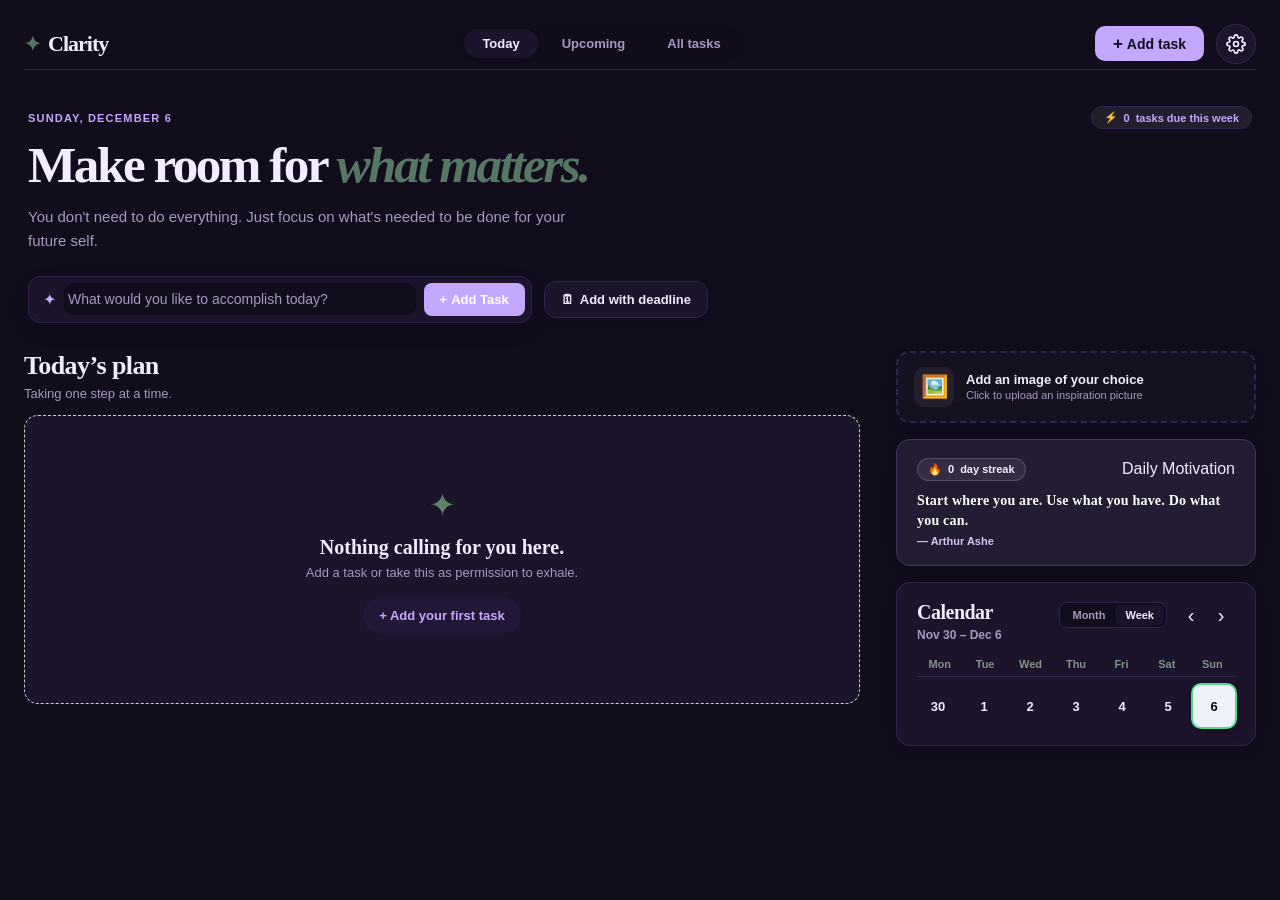
==== index.html @ 932683d1 "Initial release: Clarity - Personalized Gentle Task Planner" ====
<!doctype html>
<html lang="en">
  <head>
    <meta charset="UTF-8" />
    <meta name="viewport" content="width=device-width, initial-scale=1.0" />
    <meta name="theme-color" content="#0d1018" />
    <title>Clarity — Gentle Task Planner</title>
    <link rel="stylesheet" href="styles.css" />
  </head>
  <body>
    <main class="app-shell">
      <header class="topbar">
        <a class="brand" href="#" aria-label="Clarity home"><span class="brand-mark">✦</span> Clarity</a>
        <nav class="view-tabs" aria-label="Planner views">
          <button class="view-tab active" data-view="today">Today</button>
          <button class="view-tab" data-view="upcoming">Upcoming</button>
          <button class="view-tab" data-view="all">All tasks</button>
        </nav>
        <div class="header-actions">
          <button class="add-button" id="openTaskModal"><span>+</span> Add task</button>
          <button class="icon-button settings-btn" id="themeButton" aria-label="Themes and inspiration" title="Themes & inspiration">
            <svg width="20" height="20" viewBox="0 0 24 24" fill="none" stroke="currentColor" stroke-width="2" stroke-linecap="round" stroke-linejoin="round">
              <circle cx="12" cy="12" r="3"></circle>
              <path d="M19.4 15a1.65 1.65 0 0 0 .33 1.82l.06.06a2 2 0 0 1 0 2.83 2 2 0 0 1-2.83 0l-.06-.06a1.65 1.65 0 0 0-1.82-.33 1.65 1.65 0 0 0-1 1.51V21a2 2 0 0 1-2 2 2 2 0 0 1-2-2v-.09A1.65 1.65 0 0 0 9 19.4a1.65 1.65 0 0 0-1.82.33l-.06.06a2 2 0 0 1-2.83 0 2 2 0 0 1 0-2.83l.06-.06a1.65 1.65 0 0 0 .33-1.82 1.65 1.65 0 0 0-1.51-1H3a2 2 0 0 1-2-2 2 2 0 0 1 2-2h.09A1.65 1.65 0 0 0 4.6 9a1.65 1.65 0 0 0-.33-1.82l-.06-.06a2 2 0 0 1 0-2.83 2 2 0 0 1 2.83 0l.06.06a1.65 1.65 0 0 0 1.82.33H9a1.65 1.65 0 0 0 1-1.51V3a2 2 0 0 1 2-2 2 2 0 0 1 2 2v.09a1.65 1.65 0 0 0 1 1.51 1.65 1.65 0 0 0 1.82-.33l.06-.06a2 2 0 0 1 2.83 0 2 2 0 0 1 0 2.83l-.06.06a1.65 1.65 0 0 0-.33 1.82V9a1.65 1.65 0 0 0 1.51 1H21a2 2 0 0 1 2 2 2 2 0 0 1-2 2h-.09a1.65 1.65 0 0 0-1.51 1z"></path>
            </svg>
          </button>
        </div>
      </header>

      <section class="hero" aria-labelledby="page-title">
        <div class="hero-main">
          <div class="hero-header-line">
            <p class="eyebrow" id="dateLabel"></p>
            <span class="week-stat-pill" id="heroWeekPill" title="Tasks due this week">
              ⚡ <span id="weekCount">0</span> tasks due this week
            </span>
          </div>
          <h1 id="page-title">Make room for <em>what matters.</em></h1>
          <p class="hero-copy" id="greetingCopy">You don't need to do everything. Just focus on what's needed to be done for your future self.</p>
          
          <!-- Prominent Main Action Bar in Center of Screen -->
          <div class="hero-action-bar">
            <form id="heroQuickAdd" class="hero-quick-form">
              <span class="quick-icon">✦</span>
              <input id="heroTaskInput" placeholder="What would you like to accomplish today?" autocomplete="off" aria-label="Add task title" required />
              <button type="submit" class="hero-quick-btn"><span>+</span> Add Task</button>
            </form>
            <button class="hero-modal-btn" id="heroOpenModal" type="button" title="Add task with date & reminder">
              <span>🗓</span> Add with deadline
            </button>
          </div>
        </div>
      </section>

      <section class="dashboard">
        <section class="tasks-panel" aria-label="Your tasks">
          <div class="section-heading">
            <div>
              <h2 id="taskHeading">Today’s plan</h2>
              <p id="taskSubheading">Taking one step at a time.</p>
            </div>
            <div class="panel-heading-actions">
              <button class="text-button" id="clearCompleted">Clear completed</button>
              <button class="text-button danger-text" id="clearAllPlanner">Clear all</button>
            </div>
          </div>
          <div class="progress-row" id="progressRow">
            <div class="progress-track"><span id="progressBar"></span></div>
            <span id="progressLabel">0 of 0 complete</span>
          </div>
          <div id="taskList" class="task-list" aria-live="polite"></div>
          <div id="emptyState" class="empty-state hidden">
            <div class="empty-illustration">✦</div>
            <h3>Nothing calling for you here.</h3>
            <p>Add a task or take this as permission to exhale.</p>
            <button class="soft-button" id="emptyAdd">+ Add your first task</button>
          </div>
        </section>

        <aside class="side-panel">
          <!-- 1. Dedicated Image Display Box (Top) -->
          <section class="image-box-card" id="imageBoxCard">
            <div class="empty-image-prompt" id="emptyImagePrompt">
              <div class="dropzone-icon">🖼️</div>
              <div class="dropzone-text">
                <strong>Add an image of your choice</strong>
                <span>Click to upload an inspiration picture</span>
              </div>
            </div>
            <div class="active-image-view hidden" id="activeImageView">
              <img id="sideImageDisplay" class="side-image-display" alt="Inspiration image" />
              <div class="image-card-actions">
                <button type="button" class="mini-card-btn" id="sideCardImageChange">Change</button>
                <button type="button" class="mini-card-btn danger" id="sideCardImageRemove">Remove</button>
              </div>
            </div>
            <input type="file" id="sideCardImageInput" accept="image/*" style="display: none;" />
          </section>

          <!-- 2. Quote & Motivation Card (Second) -->
          <section class="quote-card" id="inspirationCard">
            <div class="quote-content">
              <div class="quote-header-row">
                <span class="streak-pill" id="streakPill" title="Daily completion streak">
                  🔥 <span id="streakCount">0</span> day streak
                </span>
                <span class="inspiration-tag">Daily Motivation</span>
              </div>
              <p id="quoteText">Almost everything will work again if you unplug it for a few minutes — including you.</p>
              <span class="quote-author" id="quoteAuthor">— Anne Lamott</span>
            </div>
          </section>

          <!-- 3. Enhanced Calendar Card (Third) -->
          <section class="calendar-card" aria-labelledby="calendarTitle">
            <div class="calendar-header">
              <div>
                <h2 id="calendarTitle">Calendar</h2>
                <p class="calendar-month" id="calendarMonth"></p>
              </div>
              <div class="calendar-controls">
                <div class="view-toggle">
                  <button class="cal-tab active" id="calViewMonth">Month</button>
                  <button class="cal-tab" id="calViewWeek">Week</button>
                </div>
                <div class="nav-buttons">
                  <button class="mini-button" id="prevMonth" aria-label="Previous">‹</button>
                  <button class="mini-button" id="nextMonth" aria-label="Next">›</button>
                </div>
              </div>
            </div>
            <div class="weekdays" aria-hidden="true">
              <span>Mon</span><span>Tue</span><span>Wed</span><span>Thu</span><span>Fri</span><span>Sat</span><span>Sun</span>
            </div>
            <div class="calendar-grid" id="calendarGrid"></div>
          </section>
        </aside>
      </section>
    </main>

    <dialog class="settings-dialog" id="settingsDialog" aria-labelledby="settingsTitle">
      <form id="settingsForm">
        <div class="dialog-header">
          <div>
            <p class="eyebrow">Make it yours</p>
            <h2 id="settingsTitle">Themes & inspiration</h2>
          </div>
          <button class="icon-button close-button" type="button" id="closeSettings" aria-label="Close">×</button>
        </div>
        <p class="settings-note">Choose a refined palette for your workspace.</p>
        <div class="theme-choices" role="radiogroup" aria-label="Theme options">
          <div class="theme-section-title">Dark Themes</div>
          <button class="theme-choice midnight" data-theme="midnight" type="button"><span></span><b>Midnight</b><small>Deep violet & silver</small></button>
          <button class="theme-choice emerald" data-theme="emerald" type="button"><span></span><b>Emerald</b><small>Forest & emerald</small></button>
          <button class="theme-choice cherry" data-theme="cherry" type="button"><span></span><b>Cherry Red</b><small>Crimson & rose</small></button>
          <button class="theme-choice ocean" data-theme="ocean" type="button"><span></span><b>Ocean</b><small>Navy & cobalt</small></button>
          
          <div class="theme-section-title">Light Themes</div>
          <button class="theme-choice autumn" data-theme="autumn" type="button"><span></span><b>Autumn Brown</b><small>Terracotta & amber</small></button>
          <button class="theme-choice rose" data-theme="rose" type="button"><span></span><b>Rose Pink</b><small>Blush & quartz</small></button>
          <button class="theme-choice sage" data-theme="sage" type="button"><span></span><b>Sage Mint</b><small>Fresh mint & pine</small></button>
          <button class="theme-choice linen" data-theme="linen" type="button"><span></span><b>Cream Linen</b><small>Warm sand & espresso</small></button>
        </div>
        <div class="settings-divider"></div>
        <label class="field-label" for="inspirationText">Your personal reminder</label>
        <textarea id="inspirationText" maxlength="360" placeholder="A kind note, a goal, a line that brings you back…"></textarea>
        <label class="field-label" for="inspirationUpload">Your inspiration image <span>(optional, max 4 MB)</span></label>
        <input id="inspirationUpload" type="file" accept="image/*" />
        <div class="image-preview hidden" id="imagePreview"><img id="previewImage" alt="Selected inspiration preview" /><button type="button" id="removeImage">Remove image</button></div>
        <p class="upload-message" id="uploadMessage" role="status"></p>
        <div class="dialog-footer"><button class="text-button" type="button" id="cancelSettings">Cancel</button><button class="add-button" type="submit">Save preferences <span>→</span></button></div>
      </form>
    </dialog>

    <dialog class="task-dialog" id="taskDialog" aria-labelledby="dialogTitle">
      <form id="taskForm">
        <div class="dialog-header"><div><p class="eyebrow">A small promise</p><h2 id="dialogTitle">Add a task</h2></div><button class="icon-button close-button" type="button" id="closeTaskModal" aria-label="Close">×</button></div>
        <label class="field-label" for="taskTitle">What would you like to remember?</label>
        <input id="taskTitle" name="title" autocomplete="off" placeholder="e.g. Send the project draft" required maxlength="120" />
        <div class="form-grid">
          <div><label class="field-label" for="taskDate">When is it due?</label><input id="taskDate" name="date" type="date" /></div>
          <div><label class="field-label" for="taskTime">At what time?</label><input id="taskTime" name="time" type="time" /></div>
        </div>
        <div class="form-grid">
          <div><label class="field-label" for="taskPriority">Energy it needs</label><select id="taskPriority" name="priority"><option value="low">Light</option><option value="medium" selected>Steady</option><option value="high">Deep focus</option></select></div>
          <div><label class="field-label" for="taskRepeat">Show it again</label><select id="taskRepeat" name="repeat"><option value="none">Just once</option><option value="daily">Every day</option><option value="weekly">Every week</option><option value="monthly">Every month</option></select></div>
        </div>
        <label class="focus-choice"><input id="taskFocus" name="focus" type="checkbox" /><span class="custom-check">✓</span><span>Make this my focus</span></label>
        <div class="dialog-footer"><button class="text-button" type="button" id="cancelTask">Cancel</button><button class="add-button" type="submit">Save task <span>→</span></button></div>
      </form>
    </dialog>

    <template id="taskTemplate">
      <article class="task-item">
        <button class="check-button" aria-label="Mark task complete"><span>✓</span></button>
        <div class="task-main">
          <div class="task-title-line">
            <h3 class="task-title"></h3>
            <span class="focus-pill hidden">Focus</span>
            <span class="priority-pill"></span>
          </div>
          <p class="task-meta"></p>
        </div>
        <div class="task-actions">
          <button class="star-button" aria-label="Make focus" title="Toggle focus anchor">☆</button>
          <button class="more-button" aria-label="Delete task" title="Delete task">×</button>
        </div>
      </article>
    </template>

    <script src="app.js"></script>
  </body>
</html>
---- styles.css ----
:root {
  --paper: #f7f6f2;
  --ink: #1e2723;
  --muted: #707872;
  --border: #dedfd8;
  --sage: #dce8dd;
  --sage-dark: #315345;
  --peach: #f6dfcf;
  --lavender: #e8e1f1;
  --card: #fffefa;
  --shadow: 0 18px 55px rgba(38,49,40,.08);
  --accent-gold: #f4b41a;
}
* { box-sizing: border-box; }
body { margin: 0; background: var(--paper); color: var(--ink); font-family: Inter, Segoe UI, Arial, sans-serif; min-width: 320px; }
button, input, select, textarea { font: inherit; }
button { cursor: pointer; }
.hidden { display: none !important; }

.app-shell { width: min(1400px, calc(100% - 48px)); margin: 0 auto; padding: 18px 0 40px; }
.topbar { height: 52px; display: flex; align-items: center; justify-content: space-between; border-bottom: 1px solid var(--border); }
.brand { color: var(--ink); text-decoration: none; font-family: Georgia, serif; font-weight: 700; font-size: 22px; letter-spacing: -1px; display: flex; gap: 8px; align-items: center; }
.brand-mark { color: #517762; font-family: sans-serif; font-size: 20px; }

.view-tabs { display: flex; gap: 6px; background: #ecece6; padding: 4px; border-radius: 999px; }
.view-tab { border: 0; color: var(--muted); background: transparent; border-radius: 999px; padding: 7px 18px; font-size: 13px; font-weight: 600; transition: all .15s ease; }
.view-tab.active { background: var(--card); color: var(--ink); box-shadow: 0 1px 4px #00000018; }

.header-actions { display: flex; align-items: center; gap: 12px; }
.icon-button, .mini-button { background: transparent; border: 0; color: var(--ink); display: inline-flex; align-items: center; justify-content: center; }
.settings-btn { font-size: 20px; width: 40px; height: 40px; border-radius: 50%; border: 1.5px solid var(--border); background: var(--card); color: var(--ink); transition: all .2s ease; cursor: pointer; }
.settings-btn:hover { background: var(--paper); border-color: var(--sage-dark); color: var(--sage-dark); transform: rotate(45deg); box-shadow: 0 2px 10px rgba(0,0,0,0.1); }

.add-button { border: 0; background: var(--ink); color: #fff; font-weight: 600; font-size: 14px; padding: 9px 18px; border-radius: 10px; box-shadow: 0 4px 14px #1e272322; transition: all .18s ease; display: inline-flex; align-items: center; gap: 4px; }
.add-button span { font-size: 17px; line-height: 1; }
.add-button:hover { transform: translateY(-1px); background: #314239; box-shadow: 0 6px 18px #1e272333; }

/* Hero Section — Spacious & Elegant */
.hero { display: flex; justify-content: space-between; align-items: flex-end; gap: 32px; padding: 36px 4px 28px; }
.hero-main { flex: 1; min-width: 0; }
.hero-header-line { display: flex; align-items: center; justify-content: space-between; gap: 12px; margin-bottom: 8px; }
.eyebrow { margin: 0; color: var(--sage-dark); font-size: 11px; font-weight: 700; letter-spacing: 1.2px; text-transform: uppercase; }
.week-stat-pill { display: inline-flex; align-items: center; gap: 6px; background: rgba(255, 255, 255, 0.07); color: var(--sage-dark); font-size: 11px; font-weight: 700; padding: 4px 12px; border-radius: 999px; border: 1px solid var(--border); }
.hero h1 { margin: 0; font-family: Fraunces, Georgia, serif; font-size: clamp(38px, 4vw, 56px); line-height: 1.1; letter-spacing: -2.5px; font-weight: 700; }
.hero h1 em { font-weight: 600; color: #577765; }
.hero-copy { max-width: 560px; margin: 12px 0 0; color: var(--muted); font-size: 15px; line-height: 1.55; }

/* Prominent Center Add Task Bar */
.hero-action-bar { display: flex; flex-wrap: wrap; gap: 12px; align-items: center; margin-top: 24px; max-width: 680px; }
.hero-quick-form { flex: 1; min-width: 280px; display: flex; align-items: center; gap: 8px; background: var(--card); border: 1.5px solid var(--border); border-radius: 12px; padding: 6px 6px 6px 14px; box-shadow: 0 8px 24px rgba(0,0,0,0.06); transition: border-color .18s; }
.hero-quick-form:focus-within { border-color: #6d8e78; box-shadow: 0 8px 28px rgba(0,0,0,0.1); }
.quick-icon { color: var(--sage-dark); font-size: 16px; }
.hero-quick-form input { flex: 1; border: 0; background: transparent; padding: 8px 4px; outline: none; font-size: 14px; color: var(--ink); }
.hero-quick-form input::placeholder { color: var(--muted); }
.hero-quick-btn { border: 0; background: var(--sage-dark); color: #fff; font-weight: 600; font-size: 13px; padding: 9px 16px; border-radius: 8px; transition: background .15s; display: inline-flex; align-items: center; gap: 4px; white-space: nowrap; }
.hero-quick-btn:hover { background: #244135; }
.hero-modal-btn { border: 1px solid var(--border); background: var(--card); color: var(--ink); font-weight: 600; font-size: 13px; padding: 10px 16px; border-radius: 12px; transition: all .15s; display: inline-flex; align-items: center; gap: 6px; box-shadow: 0 4px 12px rgba(0,0,0,0.04); }
.hero-modal-btn:hover { border-color: var(--sage-dark); background: var(--paper); transform: translateY(-1px); }

/* Dashboard Grid Layout */
.dashboard { display: grid; grid-template-columns: minmax(0, 1fr) 360px; gap: 36px; }
.tasks-panel { min-height: 420px; }
.section-heading { display: flex; justify-content: space-between; align-items: flex-end; margin-bottom: 14px; }
.section-heading h2 { margin: 0; font-family: Fraunces, serif; font-size: 26px; letter-spacing: -.6px; }
.section-heading p { color: var(--muted); margin: 5px 0 0; font-size: 13px; }
.panel-heading-actions { display: flex; gap: 8px; align-items: center; }
.text-button { background: transparent; border: 0; color: #61766a; font-size: 12px; padding: 5px 8px; border-radius: 6px; font-weight: 600; transition: all .15s; }
.text-button:hover { color: var(--ink); background: rgba(0,0,0,0.04); }
.danger-text { color: #ff6b6b !important; font-weight: 700; }
.danger-text:hover { background: rgba(255, 107, 107, 0.15) !important; color: #ff5252 !important; }

.progress-row { display: flex; align-items: center; gap: 13px; margin-bottom: 18px; }
.progress-track { height: 6px; background: #2a3445; flex: 1; border-radius: 20px; overflow: hidden; }
.progress-track span { display: block; height: 100%; width: 0%; background: #53d789; border-radius: 20px; transition: width .3s ease; box-shadow: 0 0 8px rgba(83, 215, 137, 0.4); }
.progress-row > span { font-family: Consolas, monospace; font-size: 11px; color: var(--muted); white-space: nowrap; font-weight: 600; }

/* High-Contrast Crisp Task Items */
.task-list { display: grid; gap: 10px; }
.task-item { display: flex; align-items: center; gap: 14px; min-height: 64px; padding: 14px 16px; border: 1.5px solid var(--border); border-radius: 12px; background: var(--card); opacity: 1; box-shadow: 0 4px 14px rgba(0,0,0,0.06); transition: box-shadow .18s, transform .18s, border-color .18s; }
.task-item:hover { border-color: #5578a6; box-shadow: 0 6px 22px rgba(0,0,0,0.12); transform: translateY(-1px); }
.task-item.completed { opacity: .55; }
.task-item.completed .task-title { text-decoration: line-through; }
.check-button { height: 22px; width: 22px; border: 1.5px solid #9aa59d; border-radius: 50%; flex-shrink: 0; background: transparent; color: #fff; padding: 0; display: grid; place-items: center; font-size: 11px; transition: all .15s; }
.check-button span { opacity: 0; }
.task-item.completed .check-button { background: #577b61; border-color: #577b61; }
.task-item.completed .check-button span { opacity: 1; }
.task-main { min-width: 0; flex: 1; }
.task-title-line { display: flex; align-items: center; gap: 8px; width: 100%; }
.task-title { font-size: 15px; margin: 0; font-weight: 600; color: var(--ink); overflow: hidden; text-overflow: ellipsis; white-space: nowrap; opacity: 1; flex: 1; }
.task-meta { margin: 4px 0 0; color: var(--muted); font-size: 12px; font-weight: 500; }
.focus-pill { background: var(--sage); color: var(--sage-dark); border-radius: 99px; padding: 2px 8px; text-transform: uppercase; font-size: 9px; letter-spacing: .6px; font-weight: 700; flex-shrink: 0; }

.priority-pill { font-size: 10px; font-weight: 700; padding: 2px 8px; border-radius: 99px; text-transform: uppercase; letter-spacing: .5px; margin-left: auto; white-space: nowrap; flex-shrink: 0; }
.priority-pill.priority-low { background: rgba(46, 204, 113, 0.15); color: #2ecc71; border: 1px solid rgba(46, 204, 113, 0.35); }
.priority-pill.priority-medium { background: rgba(230, 126, 34, 0.15); color: #ff9f43; border: 1px solid rgba(230, 126, 34, 0.35); }
.priority-pill.priority-high { background: rgba(231, 76, 60, 0.15); color: #ff5252; border: 1px solid rgba(231, 76, 60, 0.35); }

.task-actions { display: flex; gap: 4px; opacity: 0.8; transition: opacity .15s; flex-shrink: 0; }
.task-item:hover .task-actions { opacity: 1; }
.star-button, .more-button { background: transparent; border: 0; width: 30px; height: 30px; border-radius: 50%; color: #87948a; font-size: 19px; display: grid; place-items: center; transition: all .15s; }
.more-button { font-size: 21px; }
.star-button:hover { color: #4e7058; background: var(--sage); }
.more-button:hover { color: #d04646; background: #fae6e6; }

/* Side Panel */
.side-panel { display: flex; flex-direction: column; gap: 16px; }
.calendar-card, .overview-card, .quote-card, .image-box-card { background: var(--card); border: 1.5px solid var(--border); border-radius: 14px; padding: 18px 20px; box-shadow: 0 4px 16px rgba(0,0,0,0.06); }

/* Dedicated Image Box Card (Top of Side Panel) */
.image-box-card { border: 2px dashed var(--border); background: rgba(255,255,255,0.02); transition: all 0.2s ease; padding: 14px 16px; overflow: hidden; }
.image-box-card:hover { border-color: var(--sage-dark); background: rgba(255,255,255,0.04); }
.empty-image-prompt { display: flex; align-items: center; gap: 12px; cursor: pointer; width: 100%; }
.dropzone-icon { font-size: 22px; width: 40px; height: 40px; border-radius: 10px; background: rgba(255,255,255,0.06); display: grid; place-items: center; flex-shrink: 0; }
.dropzone-text { display: flex; flex-direction: column; gap: 2px; }
.dropzone-text strong { font-size: 13px; color: var(--ink); font-weight: 600; }
.dropzone-text span { font-size: 11px; color: var(--muted); }

.active-image-view { display: flex; flex-direction: column; gap: 10px; width: 100%; }
.side-image-display { width: 100%; height: 110px; object-fit: cover; border-radius: 10px; border: 1px solid var(--border); }
.image-card-actions { display: flex; justify-content: flex-end; gap: 8px; }
.mini-card-btn { border: 1px solid var(--border); background: rgba(255,255,255,0.08); color: var(--ink); font-size: 11px; font-weight: 600; padding: 4px 10px; border-radius: 6px; cursor: pointer; transition: all .15s; }
.mini-card-btn:hover { background: rgba(255,255,255,0.18); }
.mini-card-btn.danger { color: #ff6b6b; border-color: rgba(255,107,107,0.3); }
.mini-card-btn.danger:hover { background: rgba(255,107,107,0.2); }

/* 1. Quote & Clean Streak Card (Line breaks preserved, sleek streak pill) */
.quote-card { background: #231c33; border: 1.5px solid #42365c; min-height: 120px; position: relative; overflow: hidden; }
.quote-header-row { display: flex; justify-content: space-between; align-items: center; margin-bottom: 10px; position: relative; z-index: 1; }
.streak-pill { display: inline-flex; align-items: center; gap: 6px; background: rgba(255, 255, 255, 0.08); backdrop-filter: blur(4px); color: #f5eeff; border-radius: 999px; padding: 4px 10px; font-size: 11px; font-weight: 700; border: 1px solid rgba(255, 255, 255, 0.16); }
.quote-header-right { display: flex; align-items: center; gap: 6px; }
.card-img-btn { cursor: pointer; display: inline-flex; align-items: center; gap: 4px; background: rgba(255,255,255,0.12); color: #e8dbff; border: 1px solid rgba(255,255,255,0.22); border-radius: 6px; padding: 3px 8px; font-size: 10px; font-weight: 700; transition: all .15s; }
.card-img-btn:hover { background: rgba(255,255,255,0.22); color: #fff; }
.card-img-remove { border: 0; background: rgba(255,107,107,0.25); color: #ff8888; border-radius: 50%; width: 20px; height: 20px; display: grid; place-items: center; font-size: 14px; font-weight: 800; cursor: pointer; transition: all .15s; }
.card-img-remove:hover { background: rgba(255,107,107,0.45); color: #fff; }
.quote-content { position: relative; z-index: 1; }
.quote-card p { position: relative; margin: 8px 0 4px; font-family: Fraunces, serif; font-size: 14px; line-height: 1.45; color: #ffffff; font-weight: 600; letter-spacing: .2px; white-space: pre-wrap; word-break: break-word; }
.quote-author { color: #d6c6f0; font-size: 11px; font-weight: 600; display: block; margin-top: 4px; }

.inspiration-image { position: absolute; inset: 0; width: 100%; height: 100%; object-fit: cover; opacity: .4; }
.quote-card.has-image::after { content: ""; position: absolute; inset: 0; background: linear-gradient(135deg, rgba(16,20,33,0.78), rgba(16,20,33,0.45)); }
.quote-card.has-image .quote-content { text-shadow: 0 1px 7px rgba(0,0,0,0.7); color: #fff; }
.quote-card.has-image p { color: #fff; }
.quote-card.has-image .quote-author { color: #edf0ff; }

/* 2. Spacious Calendar Card with Glowing Task Indicators */
.calendar-card { width: 100%; }
.calendar-header { display: flex; justify-content: space-between; align-items: flex-start; margin-bottom: 16px; }
.calendar-card h2 { margin: 0; font-family: Fraunces, serif; font-size: 20px; letter-spacing: -.5px; }
.calendar-month { margin: 4px 0 0; font-size: 12px; font-weight: 600; color: var(--muted); }
.calendar-controls { display: flex; align-items: center; gap: 10px; }
.view-toggle { display: flex; background: var(--paper); border: 1px solid var(--border); padding: 2px; border-radius: 8px; }
.cal-tab { border: 0; background: transparent; color: var(--muted); padding: 4px 10px; font-size: 11px; font-weight: 600; border-radius: 6px; transition: all .15s; }
.cal-tab.active { background: var(--card); color: var(--ink); box-shadow: 0 1px 3px rgba(0,0,0,0.1); }
.nav-buttons { display: flex; gap: 2px; }
.mini-button { width: 28px; height: 28px; border-radius: 6px; font-size: 20px; line-height: 1; }

.weekdays { display: grid; grid-template-columns: repeat(7, 1fr); text-align: center; color: #879089; font-size: 11px; font-weight: 700; margin-bottom: 8px; border-bottom: 1px solid var(--border); padding-bottom: 6px; }
.calendar-grid { display: grid; grid-template-columns: repeat(7, 1fr); gap: 4px; text-align: center; }
.calendar-day { border: 0; border-radius: 8px; height: 36px; width: 100%; display: grid; place-items: center; font-size: 12px; font-weight: 500; color: var(--ink); background: transparent; position: relative; transition: all .15s; }
.calendar-day.muted { color: #b9bdb8; opacity: .6; }

/* Glowing Today Highlight & Visible Task Indicators */
.calendar-day.today { background: #edf1fa; color: #0d1018; font-weight: 800; box-shadow: 0 0 0 2px #53d789, 0 4px 12px rgba(0,0,0,0.25); }
.calendar-day.has-tasks:not(.today) { font-weight: 700; border: 1.5px solid #f4b41a; background: rgba(244, 180, 26, 0.14); color: var(--ink); }
.calendar-day.has-tasks:not(.today)::after { content: ""; position: absolute; bottom: 3px; left: 50%; width: 5px; height: 5px; border-radius: 50%; background: #f4b41a; transform: translateX(-50%); box-shadow: 0 0 6px #f4b41a; }
.calendar-day.today.has-tasks::after { content: ""; position: absolute; bottom: 3px; left: 50%; width: 5px; height: 5px; border-radius: 50%; background: #0d1018; transform: translateX(-50%); }
.calendar-day:hover:not(.muted) { background: #28354a; transform: scale(1.06); }
.calendar-day.week-view-day { height: 42px; font-size: 13px; font-weight: 600; }

/* 3. High-Contrast Overview Card */
.overview-card { background: #241c2c; border: 1.5px solid #4a365b; }
.overview-label { text-transform: uppercase; letter-spacing: 1px; color: #ffaa75; font-size: 10px; font-weight: 800; margin: 0 0 5px; }
.overview-number { display: flex; align-items: baseline; gap: 8px; }
.overview-number span { font-family: Fraunces, serif; font-size: 42px; letter-spacing: -2px; color: #ffd4b8; font-weight: 800; }
.overview-number small { color: #e6c5b0; font-size: 13px; font-weight: 600; }
.overview-note { margin: 4px 0 0; color: #d8c2b3; font-size: 12px; line-height: 1.4; font-weight: 500; }

/* Empty state & Dialogs */
.empty-state { text-align: center; padding: 70px 20px; border: 1.5px dashed #c9d0c7; border-radius: 14px; background: var(--card); }
.empty-illustration { font-size: 32px; color: #5e846b; }
.empty-state h3 { margin: 12px 0 6px; font-family: Fraunces, serif; font-size: 20px; }
.empty-state p { color: var(--muted); margin: 0 0 18px; font-size: 13px; }
.soft-button { border: 0; padding: 10px 16px; background: var(--sage); color: var(--sage-dark); border-radius: 99px; font-weight: 600; font-size: 13px; transition: background .15s; }
.soft-button:hover { background: #cbdccf; }

.task-dialog, .settings-dialog { width: min(560px, calc(100% - 28px)); border: 0; padding: 0; color: var(--ink); border-radius: 16px; background: var(--card); box-shadow: 0 24px 80px rgba(0,0,0,0.35); }
.task-dialog::backdrop, .settings-dialog::backdrop { background: rgba(10, 16, 24, 0.65); backdrop-filter: blur(4px); }
.task-dialog form, .settings-dialog form { padding: 28px; }
.dialog-header { display: flex; align-items: flex-start; justify-content: space-between; margin-bottom: 24px; }
.dialog-header h2 { font-family: Fraunces, serif; font-size: 28px; margin: 0; letter-spacing: -1px; }
.close-button { margin: -4px -4px 0 0; }
.field-label { display: block; color: #68726b; font-size: 11px; font-weight: 700; letter-spacing: .5px; text-transform: uppercase; margin: 15px 0 7px; }
input, select, textarea { width: 100%; border: 1px solid #d6d9d3; border-radius: 9px; background: #fff; color: var(--ink); padding: 11px 13px; outline: none; transition: border-color .15s; }
input:focus, select:focus, textarea:focus { border-color: #759680; box-shadow: 0 0 0 3px #dce8dd; }
.form-grid { display: grid; grid-template-columns: 1fr 1fr; gap: 14px; }
.focus-choice { display: flex; gap: 9px; align-items: center; margin-top: 20px; font-size: 13px; cursor: pointer; }
.focus-choice input { position: absolute; opacity: 0; }
.custom-check { display: grid; place-items: center; width: 18px; height: 18px; border: 1px solid #9ba69e; border-radius: 4px; font-size: 11px; color: transparent; }
.focus-choice input:checked + .custom-check { background: #577b61; border-color: #577b61; color: white; }
.dialog-footer { display: flex; align-items: center; justify-content: space-between; margin-top: 28px; }

/* 8 Curated Theme Presets (4 Dark + 4 Light) */
/* Dark Themes */
body.theme-midnight { color-scheme: dark; --paper: #120d1c; --ink: #f3ecff; --muted: #a698be; --border: #33244c; --sage: #231737; --sage-dark: #c4a7ff; --card: #1c142b; }
body.theme-emerald { color-scheme: dark; --paper: #081710; --ink: #ebf9f2; --muted: #88beaa; --border: #1a4232; --sage: #112e22; --sage-dark: #4ade80; --card: #0f241a; }
body.theme-cherry { color-scheme: dark; --paper: #1a0a0d; --ink: #ffe8ec; --muted: #d49da6; --border: #4d1c24; --sage: #331218; --sage-dark: #ff6b81; --card: #260f14; }
body.theme-ocean { color-scheme: dark; --paper: #081420; --ink: #e8f4fd; --muted: #8cb5d3; --border: #1b3a54; --sage: #10273a; --sage-dark: #38bdf8; --card: #0e2030; }

/* Light Themes */
body.theme-autumn { color-scheme: light; --paper: #faf4ee; --ink: #2c1a12; --muted: #7d6355; --border: #e8d7c8; --sage: #f5e7db; --sage-dark: #d97706; --card: #ffffff; }
body.theme-rose { color-scheme: light; --paper: #faf0f4; --ink: #2d161e; --muted: #85616e; --border: #eccfd9; --sage: #fce7ef; --sage-dark: #ec4899; --card: #ffffff; }
body.theme-sage { color-scheme: light; --paper: #f2f7f4; --ink: #11261b; --muted: #577767; --border: #c8dfd1; --sage: #e1f0e6; --sage-dark: #10b981; --card: #ffffff; }
body.theme-linen { color-scheme: light; --paper: #f8f5ee; --ink: #24201a; --muted: #787063; --border: #e3dbc7; --sage: #eee7d6; --sage-dark: #b45309; --card: #ffffff; }

body[class*="theme-"] .view-tabs, body[class*="theme-"] .icon-button:hover, body[class*="theme-"] .mini-button:hover { background: rgba(0,0,0,0.06); }
body[class*="theme-"] .view-tab.active { background: var(--card); color: var(--ink); box-shadow: 0 1px 4px rgba(0,0,0,0.12); }
body[class*="theme-"] input, body[class*="theme-"] select, body[class*="theme-"] textarea { background: var(--paper); color: var(--ink); border-color: var(--border); }
body[class*="theme-"] .add-button { background: var(--sage-dark); color: var(--paper); box-shadow: none; }
body[class*="theme-"] .add-button:hover { filter: brightness(1.15); }
body[class*="theme-"] .task-item { background: var(--card); border-color: var(--border); }
body[class*="theme-"] .task-title { color: var(--ink); font-weight: 600; }
body[class*="theme-"] .task-meta { color: var(--muted); }
body[class*="theme-"] .progress-track { background: var(--border); }

/* Settings Dialog Theme Previews */
.settings-note { margin: 0 0 15px; color: var(--muted); font-size: 13px; }
.theme-section-title { grid-column: span 2; font-size: 11px; font-weight: 700; text-transform: uppercase; letter-spacing: 1px; color: var(--sage-dark); margin: 10px 0 2px; }
.theme-choices { display: grid; grid-template-columns: 1fr 1fr; gap: 10px; }
.theme-choice { border: 1px solid var(--border); background: var(--paper); color: var(--ink); padding: 12px; text-align: left; border-radius: 10px; display: grid; grid-template-columns: 30px 1fr; column-gap: 12px; align-items: center; transition: all .15s; }
.theme-choice span { grid-row: span 2; width: 30px; height: 30px; border-radius: 50%; border: 2px solid #ffffff2b; }
.theme-choice b { font-size: 13px; }
.theme-choice small { margin-top: 2px; color: var(--muted); font-size: 10px; }
.theme-choice.selected { outline: 2px solid var(--sage-dark); outline-offset: 1px; border-color: transparent; }

/* Dark Theme Swatches */
.theme-choice.midnight span { background: linear-gradient(135deg,#120d1c,#c4a7ff); }
.theme-choice.emerald span { background: linear-gradient(135deg,#081710,#4ade80); }
.theme-choice.cherry span { background: linear-gradient(135deg,#1a0a0d,#ff6b81); }
.theme-choice.ocean span { background: linear-gradient(135deg,#081420,#38bdf8); }

/* Light Theme Swatches */
.theme-choice.autumn span { background: linear-gradient(135deg,#faf4ee,#d97706); }
.theme-choice.rose span { background: linear-gradient(135deg,#faf0f4,#ec4899); }
.theme-choice.sage span { background: linear-gradient(135deg,#f2f7f4,#10b981); }
.theme-choice.linen span { background: linear-gradient(135deg,#f8f5ee,#b45309); }

.settings-divider { height: 1px; background: var(--border); margin: 24px 0 3px; }
.field-label span { color: var(--muted); font-weight: 500; letter-spacing: 0; text-transform: none; }
textarea { width: 100%; min-height: 90px; resize: vertical; border: 1px solid var(--border); border-radius: 8px; padding: 11px 12px; outline: none; }
textarea:focus { border-color: var(--sage-dark); box-shadow: 0 0 0 3px rgba(255,255,255,0.08); }
.image-preview { position: relative; display: flex; align-items: center; gap: 12px; margin-top: 10px; padding: 8px; background: var(--paper); border: 1px solid var(--border); border-radius: 9px; }
.image-preview img { width: 58px; height: 43px; object-fit: cover; border-radius: 5px; }
.image-preview button { border: 0; background: transparent; color: var(--sage-dark); font-size: 12px; font-weight: 700; }
.upload-message { min-height: 15px; margin: 8px 0 0; color: var(--muted); font-size: 11px; }

/* Responsive Adjustments */
@media (max-width: 960px) {
  .app-shell { width: min(100% - 36px, 720px); }
  .dashboard { grid-template-columns: 1fr; }
  .hero { flex-direction: column; align-items: stretch; gap: 28px; padding: 40px 0 32px; }
  .side-panel { display: grid; grid-template-columns: 1fr 1fr; gap: 16px; }
  .quote-card { grid-column: span 2; }
}

@media (max-width: 580px) {
  .app-shell { width: calc(100% - 24px); padding-top: 14px; }
  .view-tabs { display: none; }
  .theme-choices { grid-template-columns: 1fr; }
  .side-panel { grid-template-columns: 1fr; }
  .quote-card { grid-column: auto; }
  .hero h1 { font-size: 38px; letter-spacing: -2px; }
  .hero-action-bar { flex-direction: column; align-items: stretch; }
  .form-grid { grid-template-columns: 1fr; gap: 0; }
}
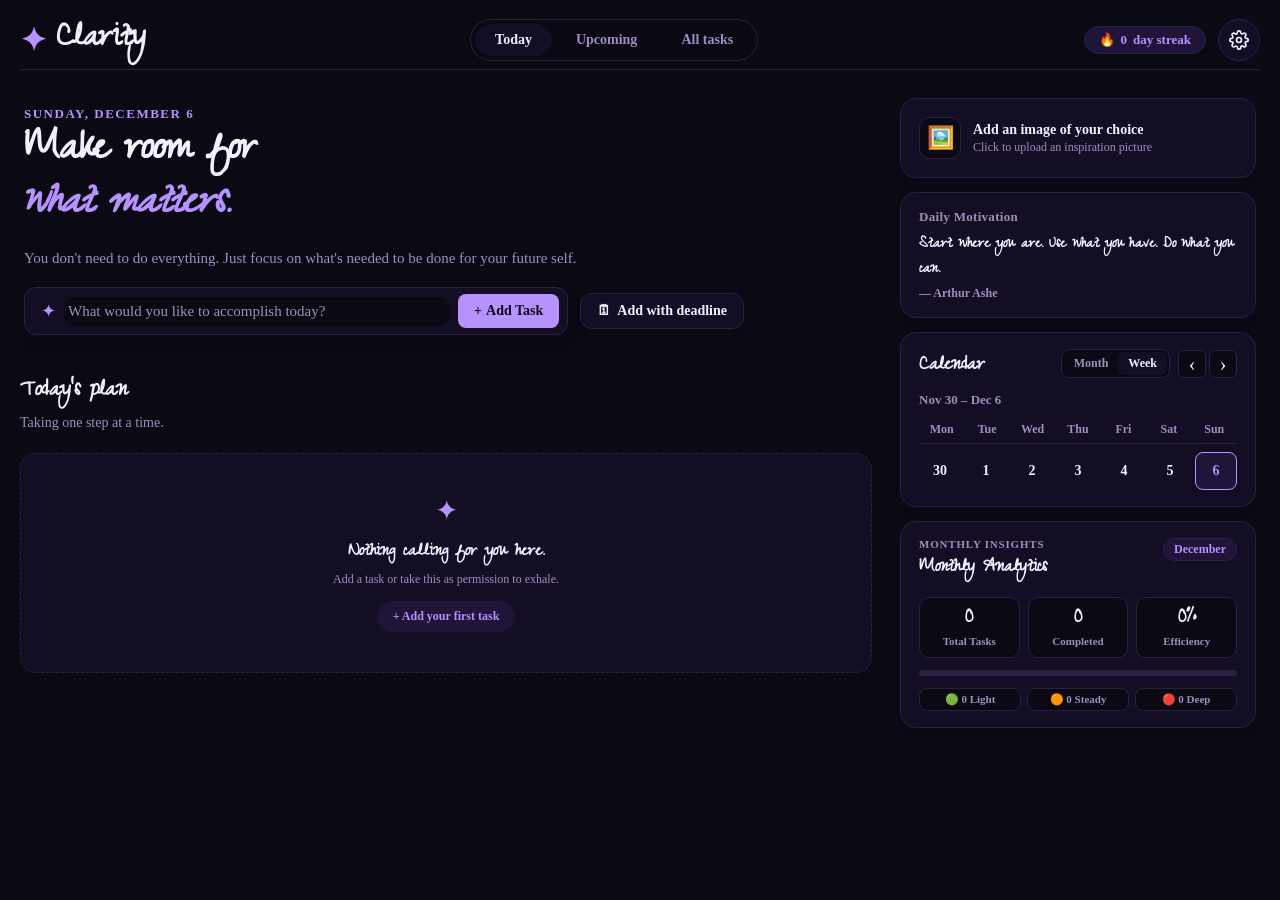
==== commit 388d903c: "feat: add font choices, monthly analytics & UI layout fixes - Added interactive font choice options " ====
--- a/index.html
+++ b/index.html
@@ -1,58 +1,71 @@
 <!doctype html>
 <html lang="en">
-  <head>
-    <meta charset="UTF-8" />
-    <meta name="viewport" content="width=device-width, initial-scale=1.0" />
-    <meta name="theme-color" content="#0d1018" />
-    <title>Clarity — Gentle Task Planner</title>
-    <link rel="stylesheet" href="styles.css" />
-  </head>
-  <body>
-    <main class="app-shell">
-      <header class="topbar">
-        <a class="brand" href="#" aria-label="Clarity home"><span class="brand-mark">✦</span> Clarity</a>
-        <nav class="view-tabs" aria-label="Planner views">
-          <button class="view-tab active" data-view="today">Today</button>
-          <button class="view-tab" data-view="upcoming">Upcoming</button>
-          <button class="view-tab" data-view="all">All tasks</button>
-        </nav>
-        <div class="header-actions">
-          <button class="add-button" id="openTaskModal"><span>+</span> Add task</button>
-          <button class="icon-button settings-btn" id="themeButton" aria-label="Themes and inspiration" title="Themes & inspiration">
-            <svg width="20" height="20" viewBox="0 0 24 24" fill="none" stroke="currentColor" stroke-width="2" stroke-linecap="round" stroke-linejoin="round">
-              <circle cx="12" cy="12" r="3"></circle>
-              <path d="M19.4 15a1.65 1.65 0 0 0 .33 1.82l.06.06a2 2 0 0 1 0 2.83 2 2 0 0 1-2.83 0l-.06-.06a1.65 1.65 0 0 0-1.82-.33 1.65 1.65 0 0 0-1 1.51V21a2 2 0 0 1-2 2 2 2 0 0 1-2-2v-.09A1.65 1.65 0 0 0 9 19.4a1.65 1.65 0 0 0-1.82.33l-.06.06a2 2 0 0 1-2.83 0 2 2 0 0 1 0-2.83l.06-.06a1.65 1.65 0 0 0 .33-1.82 1.65 1.65 0 0 0-1.51-1H3a2 2 0 0 1-2-2 2 2 0 0 1 2-2h.09A1.65 1.65 0 0 0 4.6 9a1.65 1.65 0 0 0-.33-1.82l-.06-.06a2 2 0 0 1 0-2.83 2 2 0 0 1 2.83 0l.06.06a1.65 1.65 0 0 0 1.82.33H9a1.65 1.65 0 0 0 1-1.51V3a2 2 0 0 1 2-2 2 2 0 0 1 2 2v.09a1.65 1.65 0 0 0 1 1.51 1.65 1.65 0 0 0 1.82-.33l.06-.06a2 2 0 0 1 2.83 0 2 2 0 0 1 0 2.83l-.06.06a1.65 1.65 0 0 0-.33 1.82V9a1.65 1.65 0 0 0 1.51 1H21a2 2 0 0 1 2 2 2 2 0 0 1-2 2h-.09a1.65 1.65 0 0 0-1.51 1z"></path>
-            </svg>
-          </button>
-        </div>
-      </header>
-
-      <section class="hero" aria-labelledby="page-title">
-        <div class="hero-main">
-          <div class="hero-header-line">
-            <p class="eyebrow" id="dateLabel"></p>
-            <span class="week-stat-pill" id="heroWeekPill" title="Tasks due this week">
-              ⚡ <span id="weekCount">0</span> tasks due this week
-            </span>
-          </div>
-          <h1 id="page-title">Make room for <em>what matters.</em></h1>
-          <p class="hero-copy" id="greetingCopy">You don't need to do everything. Just focus on what's needed to be done for your future self.</p>
-          
-          <!-- Prominent Main Action Bar in Center of Screen -->
-          <div class="hero-action-bar">
-            <form id="heroQuickAdd" class="hero-quick-form">
-              <span class="quick-icon">✦</span>
-              <input id="heroTaskInput" placeholder="What would you like to accomplish today?" autocomplete="off" aria-label="Add task title" required />
-              <button type="submit" class="hero-quick-btn"><span>+</span> Add Task</button>
-            </form>
-            <button class="hero-modal-btn" id="heroOpenModal" type="button" title="Add task with date & reminder">
-              <span>🗓</span> Add with deadline
-            </button>
-          </div>
-        </div>
-      </section>
-
-      <section class="dashboard">
+
+<head>
+  <meta charset="UTF-8" />
+  <meta name="viewport" content="width=device-width, initial-scale=1.0" />
+  <meta name="theme-color" content="#0d1018" />
+  <title>Clarity — Gentle Task Planner</title>
+  <link rel="preconnect" href="https://fonts.googleapis.com" />
+  <link rel="preconnect" href="https://fonts.gstatic.com" crossorigin />
+  <link
+    href="https://fonts.googleapis.com/css2?family=Abel&family=Caveat:wght@600;700&family=Zeyada&family=Plus+Jakarta+Sans:wght@400;500;600;700;800&family=Space+Grotesk:wght@500;600;700&family=Syne:wght@600;700;800&family=Newsreader:ital,wght@0,500;0,600;1,400;1,600&display=swap"
+    rel="stylesheet" />
+  <link rel="stylesheet" href="styles.css" />
+</head>
+
+<body>
+  <main class="app-shell">
+    <header class="topbar">
+      <a class="brand" href="#" aria-label="Clarity home"><span class="brand-mark">✦</span> Clarity</a>
+      <nav class="view-tabs" aria-label="Planner views">
+        <button class="view-tab active" data-view="today">Today</button>
+        <button class="view-tab" data-view="upcoming">Upcoming</button>
+        <button class="view-tab" data-view="all">All tasks</button>
+      </nav>
+      <div class="header-actions">
+        <span class="streak-pill header-streak-pill" id="streakPill" title="Daily completion streak">
+          🔥 <span id="streakCount">0</span> day streak
+        </span>
+        <button class="icon-button settings-btn" id="themeButton" aria-label="Themes and inspiration"
+          title="Themes & inspiration">
+          <svg width="20" height="20" viewBox="0 0 24 24" fill="none" stroke="currentColor" stroke-width="2"
+            stroke-linecap="round" stroke-linejoin="round">
+            <circle cx="12" cy="12" r="3"></circle>
+            <path
+              d="M19.4 15a1.65 1.65 0 0 0 .33 1.82l.06.06a2 2 0 0 1 0 2.83 2 2 0 0 1-2.83 0l-.06-.06a1.65 1.65 0 0 0-1.82-.33 1.65 1.65 0 0 0-1 1.51V21a2 2 0 0 1-2 2 2 2 0 0 1-2-2v-.09A1.65 1.65 0 0 0 9 19.4a1.65 1.65 0 0 0-1.82.33l-.06.06a2 2 0 0 1-2.83 0 2 2 0 0 1 0-2.83l.06-.06a1.65 1.65 0 0 0 .33-1.82 1.65 1.65 0 0 0-1.51-1H3a2 2 0 0 1-2-2 2 2 0 0 1 2-2h.09A1.65 1.65 0 0 0 4.6 9a1.65 1.65 0 0 0-.33-1.82l-.06-.06a2 2 0 0 1 0-2.83 2 2 0 0 1 2.83 0l.06.06a1.65 1.65 0 0 0 1.82.33H9a1.65 1.65 0 0 0 1-1.51V3a2 2 0 0 1 2-2 2 2 0 0 1 2 2v.09a1.65 1.65 0 0 0 1 1.51 1.65 1.65 0 0 0 1.82-.33l.06-.06a2 2 0 0 1 2.83 0 2 2 0 0 1 0 2.83l-.06.06a1.65 1.65 0 0 0-.33 1.82V9a1.65 1.65 0 0 0 1.51 1H21a2 2 0 0 1 2 2 2 2 0 0 1-2 2h-.09a1.65 1.65 0 0 0-1.51 1z">
+            </path>
+          </svg>
+        </button>
+      </div>
+    </header>
+
+    <section class="dashboard">
+      <div class="main-column">
+        <section class="hero" aria-labelledby="page-title">
+          <div class="hero-main">
+            <div class="hero-header-line">
+              <p class="eyebrow" id="dateLabel"></p>
+            </div>
+            <h1 id="page-title">Make room for <br /><em>what matters.</em></h1>
+            <p class="hero-copy" id="greetingCopy">You don't need to do everything. Just focus on what's needed to be
+              done for your future self.</p>
+
+            <!-- Prominent Main Action Bar in Center of Screen -->
+            <div class="hero-action-bar">
+              <form id="heroQuickAdd" class="hero-quick-form">
+                <span class="quick-icon">✦</span>
+                <input id="heroTaskInput" placeholder="What would you like to accomplish today?" autocomplete="off"
+                  aria-label="Add task title" required />
+                <button type="submit" class="hero-quick-btn"><span>+</span> Add Task</button>
+              </form>
+              <button class="hero-modal-btn" id="heroOpenModal" type="button" title="Add task with date & reminder">
+                <span>🗓</span> Add with deadline
+              </button>
+            </div>
+          </div>
+        </section>
+
         <section class="tasks-panel" aria-label="Your tasks">
           <div class="section-heading">
             <div>
@@ -76,138 +89,257 @@
             <button class="soft-button" id="emptyAdd">+ Add your first task</button>
           </div>
         </section>
-
-        <aside class="side-panel">
-          <!-- 1. Dedicated Image Display Box (Top) -->
-          <section class="image-box-card" id="imageBoxCard">
-            <div class="empty-image-prompt" id="emptyImagePrompt">
-              <div class="dropzone-icon">🖼️</div>
-              <div class="dropzone-text">
-                <strong>Add an image of your choice</strong>
-                <span>Click to upload an inspiration picture</span>
+      </div>
+
+      <aside class="side-panel">
+        <!-- 1. Dedicated Image Display Box (Top) -->
+        <section class="image-box-card" id="imageBoxCard">
+          <div class="empty-image-prompt" id="emptyImagePrompt">
+            <div class="dropzone-icon">🖼️</div>
+            <div class="dropzone-text">
+              <strong>Add an image of your choice</strong>
+              <span>Click to upload an inspiration picture</span>
+            </div>
+          </div>
+          <div class="active-image-view hidden" id="activeImageView">
+            <img id="sideImageDisplay" class="side-image-display" alt="Inspiration image" />
+            <div class="image-card-actions">
+              <button type="button" class="mini-card-btn" id="sideCardImageChange">Change</button>
+              <button type="button" class="mini-card-btn danger" id="sideCardImageRemove">Remove</button>
+            </div>
+          </div>
+          <input type="file" id="sideCardImageInput" accept="image/*" style="display: none;" />
+        </section>
+
+        <!-- 2. Quote & Motivation Card (Second) -->
+        <section class="quote-card" id="inspirationCard">
+          <div class="quote-content">
+            <div class="quote-header-row">
+              <span class="inspiration-tag">Daily Motivation</span>
+            </div>
+            <p id="quoteText">Almost everything will work again if you unplug it for a few minutes — including you.</p>
+            <span class="quote-author" id="quoteAuthor">— Anne Lamott</span>
+          </div>
+        </section>
+
+        <!-- 3. Enhanced Calendar Card (Third) -->
+        <section class="calendar-card" aria-labelledby="calendarTitle">
+          <div class="calendar-header">
+            <div>
+              <h2 id="calendarTitle">Calendar</h2>
+              <p class="calendar-month" id="calendarMonth"></p>
+            </div>
+            <div class="calendar-controls">
+              <div class="view-toggle">
+                <button class="cal-tab active" id="calViewMonth">Month</button>
+                <button class="cal-tab" id="calViewWeek">Week</button>
               </div>
-            </div>
-            <div class="active-image-view hidden" id="activeImageView">
-              <img id="sideImageDisplay" class="side-image-display" alt="Inspiration image" />
-              <div class="image-card-actions">
-                <button type="button" class="mini-card-btn" id="sideCardImageChange">Change</button>
-                <button type="button" class="mini-card-btn danger" id="sideCardImageRemove">Remove</button>
+              <div class="nav-buttons">
+                <button class="mini-button" id="prevMonth" aria-label="Previous">‹</button>
+                <button class="mini-button" id="nextMonth" aria-label="Next">›</button>
               </div>
             </div>
-            <input type="file" id="sideCardImageInput" accept="image/*" style="display: none;" />
-          </section>
-
-          <!-- 2. Quote & Motivation Card (Second) -->
-          <section class="quote-card" id="inspirationCard">
-            <div class="quote-content">
-              <div class="quote-header-row">
-                <span class="streak-pill" id="streakPill" title="Daily completion streak">
-                  🔥 <span id="streakCount">0</span> day streak
-                </span>
-                <span class="inspiration-tag">Daily Motivation</span>
-              </div>
-              <p id="quoteText">Almost everything will work again if you unplug it for a few minutes — including you.</p>
-              <span class="quote-author" id="quoteAuthor">— Anne Lamott</span>
-            </div>
-          </section>
-
-          <!-- 3. Enhanced Calendar Card (Third) -->
-          <section class="calendar-card" aria-labelledby="calendarTitle">
-            <div class="calendar-header">
-              <div>
-                <h2 id="calendarTitle">Calendar</h2>
-                <p class="calendar-month" id="calendarMonth"></p>
-              </div>
-              <div class="calendar-controls">
-                <div class="view-toggle">
-                  <button class="cal-tab active" id="calViewMonth">Month</button>
-                  <button class="cal-tab" id="calViewWeek">Week</button>
-                </div>
-                <div class="nav-buttons">
-                  <button class="mini-button" id="prevMonth" aria-label="Previous">‹</button>
-                  <button class="mini-button" id="nextMonth" aria-label="Next">›</button>
-                </div>
-              </div>
-            </div>
-            <div class="weekdays" aria-hidden="true">
-              <span>Mon</span><span>Tue</span><span>Wed</span><span>Thu</span><span>Fri</span><span>Sat</span><span>Sun</span>
-            </div>
-            <div class="calendar-grid" id="calendarGrid"></div>
-          </section>
-        </aside>
-      </section>
-    </main>
-
-    <dialog class="settings-dialog" id="settingsDialog" aria-labelledby="settingsTitle">
-      <form id="settingsForm">
-        <div class="dialog-header">
-          <div>
-            <p class="eyebrow">Make it yours</p>
-            <h2 id="settingsTitle">Themes & inspiration</h2>
-          </div>
-          <button class="icon-button close-button" type="button" id="closeSettings" aria-label="Close">×</button>
+          </div>
+          <div class="weekdays" aria-hidden="true">
+            <span>Mon</span><span>Tue</span><span>Wed</span><span>Thu</span><span>Fri</span><span>Sat</span><span>Sun</span>
+          </div>
+          <div class="calendar-grid" id="calendarGrid"></div>
+        </section>
+
+        <!-- 4. Monthly Analytics Card (Bottom of Side Panel) -->
+        <section class="analytics-card" id="analyticsCard" aria-labelledby="analyticsTitle">
+          <div class="analytics-header">
+            <div>
+              <p class="analytics-eyebrow">Monthly Insights</p>
+              <h2 id="analyticsTitle">Monthly Analytics</h2>
+            </div>
+            <span class="analytics-month-tag" id="analyticsMonthName">October</span>
+          </div>
+          <div class="analytics-stats-grid">
+            <div class="analytics-stat-box">
+              <span class="stat-number" id="analyticsTotalTasks">0</span>
+              <span class="stat-label">Total Tasks</span>
+            </div>
+            <div class="analytics-stat-box">
+              <span class="stat-number" id="analyticsCompletedTasks">0</span>
+              <span class="stat-label">Completed</span>
+            </div>
+            <div class="analytics-stat-box">
+              <span class="stat-number" id="analyticsEfficiency">0%</span>
+              <span class="stat-label">Efficiency</span>
+            </div>
+          </div>
+          <div class="analytics-progress-bar">
+            <div class="analytics-progress-fill" id="analyticsEfficiencyFill" style="width: 0%;"></div>
+          </div>
+          <div class="analytics-energy-breakdown">
+            <span class="energy-tag low" id="analyticsEnergyLow" title="Light Tasks">🟢 0 Light</span>
+            <span class="energy-tag medium" id="analyticsEnergyMedium" title="Steady Tasks">🟠 0 Steady</span>
+            <span class="energy-tag high" id="analyticsEnergyHigh" title="Deep Focus Tasks">🔴 0 Deep</span>
+          </div>
+        </section>
+      </aside>
+    </section>
+  </main>
+
+  <dialog class="settings-dialog" id="settingsDialog" aria-labelledby="settingsTitle">
+    <form id="settingsForm">
+      <div class="dialog-header">
+        <div>
+          <p class="eyebrow">Make it yours</p>
+          <h2 id="settingsTitle">Preferences & Style</h2>
         </div>
-        <p class="settings-note">Choose a refined palette for your workspace.</p>
-        <div class="theme-choices" role="radiogroup" aria-label="Theme options">
-          <div class="theme-section-title">Dark Themes</div>
-          <button class="theme-choice midnight" data-theme="midnight" type="button"><span></span><b>Midnight</b><small>Deep violet & silver</small></button>
-          <button class="theme-choice emerald" data-theme="emerald" type="button"><span></span><b>Emerald</b><small>Forest & emerald</small></button>
-          <button class="theme-choice cherry" data-theme="cherry" type="button"><span></span><b>Cherry Red</b><small>Crimson & rose</small></button>
-          <button class="theme-choice ocean" data-theme="ocean" type="button"><span></span><b>Ocean</b><small>Navy & cobalt</small></button>
-          
-          <div class="theme-section-title">Light Themes</div>
-          <button class="theme-choice autumn" data-theme="autumn" type="button"><span></span><b>Autumn Brown</b><small>Terracotta & amber</small></button>
-          <button class="theme-choice rose" data-theme="rose" type="button"><span></span><b>Rose Pink</b><small>Blush & quartz</small></button>
-          <button class="theme-choice sage" data-theme="sage" type="button"><span></span><b>Sage Mint</b><small>Fresh mint & pine</small></button>
-          <button class="theme-choice linen" data-theme="linen" type="button"><span></span><b>Cream Linen</b><small>Warm sand & espresso</small></button>
+        <button class="icon-button close-button" type="button" id="closeSettings" aria-label="Close">×</button>
+      </div>
+
+      <!-- 1. Personal Reminder Text Area (First / Top Element) -->
+      <div class="settings-section">
+        <label class="field-label" for="inspirationText">Your Personal Reminder</label>
+        <textarea id="inspirationText" maxlength="360" placeholder="Write your custom reminder note here…"></textarea>
+      </div>
+
+      <div class="settings-divider"></div>
+
+      <!-- 2. Collapsible Themes Accordion Toggle -->
+      <details class="settings-accordion" open>
+        <summary class="accordion-summary">
+          <span class="summary-title">🎨 Workspace Themes</span>
+          <span class="summary-icon">▾</span>
+        </summary>
+        <div class="accordion-content">
+          <div class="theme-choices" role="radiogroup" aria-label="Theme options">
+            <div class="theme-section-title">Dark Themes</div>
+            <button class="theme-choice midnight" data-theme="midnight" type="button">
+              <span></span>
+              <div class="theme-choice-text"><b>Midnight</b><small>Deep violet & silver</small></div>
+            </button>
+            <button class="theme-choice emerald" data-theme="emerald" type="button">
+              <span></span>
+              <div class="theme-choice-text"><b>Emerald</b><small>Forest & emerald</small></div>
+            </button>
+            <button class="theme-choice cherry" data-theme="cherry" type="button">
+              <span></span>
+              <div class="theme-choice-text"><b>Cherry Red</b><small>Crimson & rose</small></div>
+            </button>
+            <button class="theme-choice ocean" data-theme="ocean" type="button">
+              <span></span>
+              <div class="theme-choice-text"><b>Ocean</b><small>Navy & cobalt</small></div>
+            </button>
+
+            <div class="theme-section-title">Light Themes</div>
+            <button class="theme-choice autumn" data-theme="autumn" type="button">
+              <span></span>
+              <div class="theme-choice-text"><b>Autumn Brown</b><small>Rich terracotta & rust</small></div>
+            </button>
+            <button class="theme-choice rose" data-theme="rose" type="button">
+              <span></span>
+              <div class="theme-choice-text"><b>Rose Pink</b><small>Blush & quartz</small></div>
+            </button>
+            <button class="theme-choice sage" data-theme="sage" type="button">
+              <span></span>
+              <div class="theme-choice-text"><b>Sage Mint</b><small>Fresh mint & pine</small></div>
+            </button>
+            <button class="theme-choice linen" data-theme="linen" type="button">
+              <span></span>
+              <div class="theme-choice-text"><b>Cream Linen</b><small>Oat cream & espresso</small></div>
+            </button>
+          </div>
         </div>
-        <div class="settings-divider"></div>
-        <label class="field-label" for="inspirationText">Your personal reminder</label>
-        <textarea id="inspirationText" maxlength="360" placeholder="A kind note, a goal, a line that brings you back…"></textarea>
-        <label class="field-label" for="inspirationUpload">Your inspiration image <span>(optional, max 4 MB)</span></label>
-        <input id="inspirationUpload" type="file" accept="image/*" />
-        <div class="image-preview hidden" id="imagePreview"><img id="previewImage" alt="Selected inspiration preview" /><button type="button" id="removeImage">Remove image</button></div>
-        <p class="upload-message" id="uploadMessage" role="status"></p>
-        <div class="dialog-footer"><button class="text-button" type="button" id="cancelSettings">Cancel</button><button class="add-button" type="submit">Save preferences <span>→</span></button></div>
-      </form>
-    </dialog>
-
-    <dialog class="task-dialog" id="taskDialog" aria-labelledby="dialogTitle">
-      <form id="taskForm">
-        <div class="dialog-header"><div><p class="eyebrow">A small promise</p><h2 id="dialogTitle">Add a task</h2></div><button class="icon-button close-button" type="button" id="closeTaskModal" aria-label="Close">×</button></div>
-        <label class="field-label" for="taskTitle">What would you like to remember?</label>
-        <input id="taskTitle" name="title" autocomplete="off" placeholder="e.g. Send the project draft" required maxlength="120" />
-        <div class="form-grid">
-          <div><label class="field-label" for="taskDate">When is it due?</label><input id="taskDate" name="date" type="date" /></div>
-          <div><label class="field-label" for="taskTime">At what time?</label><input id="taskTime" name="time" type="time" /></div>
+      </details>
+
+      <div class="settings-divider"></div>
+
+      <!-- 3. Collapsible Typography Accordion Toggle -->
+      <details class="settings-accordion" open>
+        <summary class="accordion-summary">
+          <span class="summary-title">🔤 Typography Styles</span>
+          <span class="summary-icon">▾</span>
+        </summary>
+        <div class="accordion-content">
+          <div class="font-choices" role="radiogroup" aria-label="Font options">
+            <button class="font-choice font-preview-caveat" data-font="caveat" type="button">
+              <b>Caveat</b><small>Expressive handwritten font</small>
+            </button>
+            <button class="font-choice font-preview-zeyada" data-font="zeyada" type="button">
+              <b>Zeyada</b><small>Elegant cursive handwriting</small>
+            </button>
+            <button class="font-choice font-preview-abel" data-font="abel" type="button">
+              <b>Abel</b><small>Modern minimalist sans</small>
+            </button>
+            <button class="font-choice font-preview-creative" data-font="creative" type="button">
+              <b>Space Grotesk & Syne</b><small>Modern creative sans</small>
+            </button>
+            <button class="font-choice font-preview-classic" data-font="classic" type="button">
+              <b>Newsreader & Jakarta</b><small>Literary publishing serif</small>
+            </button>
+          </div>
         </div>
-        <div class="form-grid">
-          <div><label class="field-label" for="taskPriority">Energy it needs</label><select id="taskPriority" name="priority"><option value="low">Light</option><option value="medium" selected>Steady</option><option value="high">Deep focus</option></select></div>
-          <div><label class="field-label" for="taskRepeat">Show it again</label><select id="taskRepeat" name="repeat"><option value="none">Just once</option><option value="daily">Every day</option><option value="weekly">Every week</option><option value="monthly">Every month</option></select></div>
+      </details>
+
+      <div class="dialog-footer">
+        <button class="text-button cancel-btn" type="button" id="cancelSettings">Cancel</button>
+        <button class="add-button" type="submit">Save preferences <span>→</span></button>
+      </div>
+    </form>
+  </dialog>
+
+  <dialog class="task-dialog" id="taskDialog" aria-labelledby="dialogTitle">
+    <form id="taskForm">
+      <div class="dialog-header">
+        <div>
+          <p class="eyebrow">A small promise</p>
+          <h2 id="dialogTitle">Add a task</h2>
+        </div><button class="icon-button close-button" type="button" id="closeTaskModal" aria-label="Close">×</button>
+      </div>
+      <label class="field-label" for="taskTitle">What would you like to remember?</label>
+      <input id="taskTitle" name="title" autocomplete="off" placeholder="e.g. Send the project draft" required
+        maxlength="120" />
+      <div class="form-grid">
+        <div><label class="field-label" for="taskDate">When is it due?</label><input id="taskDate" name="date"
+            type="date" /></div>
+        <div><label class="field-label" for="taskTime">At what time?</label><input id="taskTime" name="time"
+            type="time" /></div>
+      </div>
+      <div class="form-grid">
+        <div><label class="field-label" for="taskPriority">Energy it needs</label><select id="taskPriority"
+            name="priority">
+            <option value="low">Light</option>
+            <option value="medium" selected>Steady</option>
+            <option value="high">Deep focus</option>
+          </select></div>
+        <div><label class="field-label" for="taskRepeat">Show it again</label><select id="taskRepeat" name="repeat">
+            <option value="none">Just once</option>
+            <option value="daily">Every day</option>
+            <option value="weekly">Every week</option>
+            <option value="monthly">Every month</option>
+          </select></div>
+      </div>
+      <label class="focus-choice"><input id="taskFocus" name="focus" type="checkbox" /><span
+          class="custom-check">✓</span><span>Make this my focus</span></label>
+      <div class="dialog-footer"><button class="text-button" type="button" id="cancelTask">Cancel</button><button
+          class="add-button" type="submit">Save task <span>→</span></button></div>
+    </form>
+  </dialog>
+
+  <template id="taskTemplate">
+    <article class="task-item">
+      <button class="check-button" aria-label="Mark task complete"><span>✓</span></button>
+      <div class="task-main">
+        <div class="task-title-line">
+          <h3 class="task-title"></h3>
+          <span class="focus-pill hidden">Focus</span>
+          <span class="priority-pill"></span>
         </div>
-        <label class="focus-choice"><input id="taskFocus" name="focus" type="checkbox" /><span class="custom-check">✓</span><span>Make this my focus</span></label>
-        <div class="dialog-footer"><button class="text-button" type="button" id="cancelTask">Cancel</button><button class="add-button" type="submit">Save task <span>→</span></button></div>
-      </form>
-    </dialog>
-
-    <template id="taskTemplate">
-      <article class="task-item">
-        <button class="check-button" aria-label="Mark task complete"><span>✓</span></button>
-        <div class="task-main">
-          <div class="task-title-line">
-            <h3 class="task-title"></h3>
-            <span class="focus-pill hidden">Focus</span>
-            <span class="priority-pill"></span>
-          </div>
-          <p class="task-meta"></p>
-        </div>
-        <div class="task-actions">
-          <button class="star-button" aria-label="Make focus" title="Toggle focus anchor">☆</button>
-          <button class="more-button" aria-label="Delete task" title="Delete task">×</button>
-        </div>
-      </article>
-    </template>
-
-    <script src="app.js"></script>
-  </body>
-</html>
+        <p class="task-meta"></p>
+      </div>
+      <div class="task-actions">
+        <button class="star-button" aria-label="Make focus" title="Toggle focus anchor">☆</button>
+        <button class="more-button" aria-label="Delete task" title="Delete task">×</button>
+      </div>
+    </article>
+  </template>
+
+  <script src="app.js"></script>
+</body>
+
+</html>
--- a/styles.css
+++ b/styles.css
@@ -1,274 +1,1793 @@
-:root {
-  --paper: #f7f6f2;
-  --ink: #1e2723;
-  --muted: #707872;
-  --border: #dedfd8;
-  --sage: #dce8dd;
-  --sage-dark: #315345;
-  --peach: #f6dfcf;
-  --lavender: #e8e1f1;
-  --card: #fffefa;
-  --shadow: 0 18px 55px rgba(38,49,40,.08);
-  --accent-gold: #f4b41a;
-}
-* { box-sizing: border-box; }
-body { margin: 0; background: var(--paper); color: var(--ink); font-family: Inter, Segoe UI, Arial, sans-serif; min-width: 320px; }
-button, input, select, textarea { font: inherit; }
-button { cursor: pointer; }
-.hidden { display: none !important; }
-
-.app-shell { width: min(1400px, calc(100% - 48px)); margin: 0 auto; padding: 18px 0 40px; }
-.topbar { height: 52px; display: flex; align-items: center; justify-content: space-between; border-bottom: 1px solid var(--border); }
-.brand { color: var(--ink); text-decoration: none; font-family: Georgia, serif; font-weight: 700; font-size: 22px; letter-spacing: -1px; display: flex; gap: 8px; align-items: center; }
-.brand-mark { color: #517762; font-family: sans-serif; font-size: 20px; }
-
-.view-tabs { display: flex; gap: 6px; background: #ecece6; padding: 4px; border-radius: 999px; }
-.view-tab { border: 0; color: var(--muted); background: transparent; border-radius: 999px; padding: 7px 18px; font-size: 13px; font-weight: 600; transition: all .15s ease; }
-.view-tab.active { background: var(--card); color: var(--ink); box-shadow: 0 1px 4px #00000018; }
-
-.header-actions { display: flex; align-items: center; gap: 12px; }
-.icon-button, .mini-button { background: transparent; border: 0; color: var(--ink); display: inline-flex; align-items: center; justify-content: center; }
-.settings-btn { font-size: 20px; width: 40px; height: 40px; border-radius: 50%; border: 1.5px solid var(--border); background: var(--card); color: var(--ink); transition: all .2s ease; cursor: pointer; }
-.settings-btn:hover { background: var(--paper); border-color: var(--sage-dark); color: var(--sage-dark); transform: rotate(45deg); box-shadow: 0 2px 10px rgba(0,0,0,0.1); }
-
-.add-button { border: 0; background: var(--ink); color: #fff; font-weight: 600; font-size: 14px; padding: 9px 18px; border-radius: 10px; box-shadow: 0 4px 14px #1e272322; transition: all .18s ease; display: inline-flex; align-items: center; gap: 4px; }
-.add-button span { font-size: 17px; line-height: 1; }
-.add-button:hover { transform: translateY(-1px); background: #314239; box-shadow: 0 6px 18px #1e272333; }
-
-/* Hero Section — Spacious & Elegant */
-.hero { display: flex; justify-content: space-between; align-items: flex-end; gap: 32px; padding: 36px 4px 28px; }
-.hero-main { flex: 1; min-width: 0; }
-.hero-header-line { display: flex; align-items: center; justify-content: space-between; gap: 12px; margin-bottom: 8px; }
-.eyebrow { margin: 0; color: var(--sage-dark); font-size: 11px; font-weight: 700; letter-spacing: 1.2px; text-transform: uppercase; }
-.week-stat-pill { display: inline-flex; align-items: center; gap: 6px; background: rgba(255, 255, 255, 0.07); color: var(--sage-dark); font-size: 11px; font-weight: 700; padding: 4px 12px; border-radius: 999px; border: 1px solid var(--border); }
-.hero h1 { margin: 0; font-family: Fraunces, Georgia, serif; font-size: clamp(38px, 4vw, 56px); line-height: 1.1; letter-spacing: -2.5px; font-weight: 700; }
-.hero h1 em { font-weight: 600; color: #577765; }
-.hero-copy { max-width: 560px; margin: 12px 0 0; color: var(--muted); font-size: 15px; line-height: 1.55; }
+html,
+body {
+  height: 100%;
+  max-height: 100vh;
+  overflow: hidden;
+}
+
+* {
+  box-sizing: border-box;
+}
+
+body {
+  margin: 0;
+  background: var(--paper);
+  color: var(--ink);
+  font-family: var(--font-body);
+  min-width: 320px;
+  -webkit-font-smoothing: antialiased;
+}
+
+button,
+input,
+select,
+textarea {
+  font-family: var(--font-body);
+}
+
+button {
+  cursor: pointer;
+}
+
+.hidden {
+  display: none !important;
+}
+
+.app-shell {
+  width: min(1440px, calc(100% - 40px));
+  height: 100vh;
+  margin: 0 auto;
+  padding: 10px 0 14px;
+  display: flex;
+  flex-direction: column;
+  overflow: hidden;
+}
+
+.topbar {
+  flex-shrink: 0;
+  height: 60px;
+  display: flex;
+  align-items: center;
+  justify-content: space-between;
+  border-bottom: 1px solid var(--border);
+}
+
+.brand {
+  color: var(--ink);
+  text-decoration: none;
+  font-family: var(--font-serif);
+  font-weight: 700;
+  font-size: 38px;
+  letter-spacing: -0.8px;
+  display: flex;
+  gap: 10px;
+  align-items: center;
+}
+
+.brand-mark {
+  color: var(--sage-dark);
+  font-family: sans-serif;
+  font-size: 32px;
+}
+
+.view-tabs {
+  display: flex;
+  gap: 4px;
+  background: rgba(0, 0, 0, 0.05);
+  padding: 4px;
+  border-radius: 999px;
+  border: 1px solid var(--border);
+}
+
+.view-tab {
+  border: 0;
+  color: var(--muted);
+  background: transparent;
+  border-radius: 999px;
+  padding: 8px 20px;
+  font-size: 14px;
+  font-weight: 600;
+  transition: all .18s ease;
+}
+
+.view-tab.active {
+  background: var(--card);
+  color: var(--ink);
+  box-shadow: 0 2px 8px rgba(0, 0, 0, 0.08);
+}
+
+.header-actions {
+  display: flex;
+  align-items: center;
+  gap: 12px;
+}
+
+.icon-button,
+.mini-button {
+  background: transparent;
+  border: 0;
+  color: var(--ink);
+  display: inline-flex;
+  align-items: center;
+  justify-content: center;
+}
+
+.settings-btn {
+  font-size: 22px;
+  width: 42px;
+  height: 42px;
+  border-radius: 50%;
+  border: 1.5px solid var(--border);
+  background: var(--card);
+  color: var(--ink);
+  transition: all .2s ease;
+  cursor: pointer;
+}
+
+.settings-btn:hover {
+  background: var(--paper);
+  border-color: var(--sage-dark);
+  color: var(--sage-dark);
+  transform: rotate(45deg);
+  box-shadow: 0 4px 14px rgba(0, 0, 0, 0.12);
+}
+
+.add-button {
+  border: 0;
+  background: var(--sage-dark);
+  color: var(--paper);
+  font-weight: 700;
+  font-size: 15px;
+  padding: 10px 22px;
+  border-radius: 10px;
+  box-shadow: 0 4px 14px rgba(0, 0, 0, 0.12);
+  transition: all .18s ease;
+  display: inline-flex;
+  align-items: center;
+  gap: 6px;
+}
+
+.add-button span {
+  font-size: 19px;
+  line-height: 1;
+}
+
+.add-button:hover {
+  transform: translateY(-1px);
+  filter: brightness(1.1);
+  box-shadow: 0 6px 20px rgba(0, 0, 0, 0.18);
+}
+
+/* Hero Section — Compact & Fit On Screen */
+.hero {
+  flex-shrink: 0;
+  display: flex;
+  justify-content: space-between;
+  align-items: flex-end;
+  gap: 24px;
+  padding: 8px 4px 12px;
+}
+
+.hero-main {
+  flex: 1;
+  min-width: 0;
+}
+
+.hero-header-line {
+  display: flex;
+  align-items: center;
+  justify-content: space-between;
+  gap: 12px;
+  margin-bottom: 4px;
+}
+
+.eyebrow {
+  margin: 0;
+  color: var(--sage-dark);
+  font-size: 13px;
+  font-weight: 800;
+  letter-spacing: 1.5px;
+  text-transform: uppercase;
+}
+
+.hero h1 {
+  margin: 2px 0 0;
+  font-family: var(--font-serif);
+  font-size: clamp(34px, 3.8vw, 48px);
+  line-height: 1.12;
+  letter-spacing: -1.2px;
+  font-weight: 700;
+}
+
+.hero h1 em {
+  font-weight: 600;
+  color: var(--sage-dark);
+  font-style: italic;
+}
+
+.hero-copy {
+  max-width: 620px;
+  margin: 14px 0 0;
+  color: var(--muted);
+  font-size: 15px;
+  line-height: 1.45;
+  font-weight: 500;
+}
 
 /* Prominent Center Add Task Bar */
-.hero-action-bar { display: flex; flex-wrap: wrap; gap: 12px; align-items: center; margin-top: 24px; max-width: 680px; }
-.hero-quick-form { flex: 1; min-width: 280px; display: flex; align-items: center; gap: 8px; background: var(--card); border: 1.5px solid var(--border); border-radius: 12px; padding: 6px 6px 6px 14px; box-shadow: 0 8px 24px rgba(0,0,0,0.06); transition: border-color .18s; }
-.hero-quick-form:focus-within { border-color: #6d8e78; box-shadow: 0 8px 28px rgba(0,0,0,0.1); }
-.quick-icon { color: var(--sage-dark); font-size: 16px; }
-.hero-quick-form input { flex: 1; border: 0; background: transparent; padding: 8px 4px; outline: none; font-size: 14px; color: var(--ink); }
-.hero-quick-form input::placeholder { color: var(--muted); }
-.hero-quick-btn { border: 0; background: var(--sage-dark); color: #fff; font-weight: 600; font-size: 13px; padding: 9px 16px; border-radius: 8px; transition: background .15s; display: inline-flex; align-items: center; gap: 4px; white-space: nowrap; }
-.hero-quick-btn:hover { background: #244135; }
-.hero-modal-btn { border: 1px solid var(--border); background: var(--card); color: var(--ink); font-weight: 600; font-size: 13px; padding: 10px 16px; border-radius: 12px; transition: all .15s; display: inline-flex; align-items: center; gap: 6px; box-shadow: 0 4px 12px rgba(0,0,0,0.04); }
-.hero-modal-btn:hover { border-color: var(--sage-dark); background: var(--paper); transform: translateY(-1px); }
-
-/* Dashboard Grid Layout */
-.dashboard { display: grid; grid-template-columns: minmax(0, 1fr) 360px; gap: 36px; }
-.tasks-panel { min-height: 420px; }
-.section-heading { display: flex; justify-content: space-between; align-items: flex-end; margin-bottom: 14px; }
-.section-heading h2 { margin: 0; font-family: Fraunces, serif; font-size: 26px; letter-spacing: -.6px; }
-.section-heading p { color: var(--muted); margin: 5px 0 0; font-size: 13px; }
-.panel-heading-actions { display: flex; gap: 8px; align-items: center; }
-.text-button { background: transparent; border: 0; color: #61766a; font-size: 12px; padding: 5px 8px; border-radius: 6px; font-weight: 600; transition: all .15s; }
-.text-button:hover { color: var(--ink); background: rgba(0,0,0,0.04); }
-.danger-text { color: #ff6b6b !important; font-weight: 700; }
-.danger-text:hover { background: rgba(255, 107, 107, 0.15) !important; color: #ff5252 !important; }
-
-.progress-row { display: flex; align-items: center; gap: 13px; margin-bottom: 18px; }
-.progress-track { height: 6px; background: #2a3445; flex: 1; border-radius: 20px; overflow: hidden; }
-.progress-track span { display: block; height: 100%; width: 0%; background: #53d789; border-radius: 20px; transition: width .3s ease; box-shadow: 0 0 8px rgba(83, 215, 137, 0.4); }
-.progress-row > span { font-family: Consolas, monospace; font-size: 11px; color: var(--muted); white-space: nowrap; font-weight: 600; }
-
-/* High-Contrast Crisp Task Items */
-.task-list { display: grid; gap: 10px; }
-.task-item { display: flex; align-items: center; gap: 14px; min-height: 64px; padding: 14px 16px; border: 1.5px solid var(--border); border-radius: 12px; background: var(--card); opacity: 1; box-shadow: 0 4px 14px rgba(0,0,0,0.06); transition: box-shadow .18s, transform .18s, border-color .18s; }
-.task-item:hover { border-color: #5578a6; box-shadow: 0 6px 22px rgba(0,0,0,0.12); transform: translateY(-1px); }
-.task-item.completed { opacity: .55; }
-.task-item.completed .task-title { text-decoration: line-through; }
-.check-button { height: 22px; width: 22px; border: 1.5px solid #9aa59d; border-radius: 50%; flex-shrink: 0; background: transparent; color: #fff; padding: 0; display: grid; place-items: center; font-size: 11px; transition: all .15s; }
-.check-button span { opacity: 0; }
-.task-item.completed .check-button { background: #577b61; border-color: #577b61; }
-.task-item.completed .check-button span { opacity: 1; }
-.task-main { min-width: 0; flex: 1; }
-.task-title-line { display: flex; align-items: center; gap: 8px; width: 100%; }
-.task-title { font-size: 15px; margin: 0; font-weight: 600; color: var(--ink); overflow: hidden; text-overflow: ellipsis; white-space: nowrap; opacity: 1; flex: 1; }
-.task-meta { margin: 4px 0 0; color: var(--muted); font-size: 12px; font-weight: 500; }
-.focus-pill { background: var(--sage); color: var(--sage-dark); border-radius: 99px; padding: 2px 8px; text-transform: uppercase; font-size: 9px; letter-spacing: .6px; font-weight: 700; flex-shrink: 0; }
-
-.priority-pill { font-size: 10px; font-weight: 700; padding: 2px 8px; border-radius: 99px; text-transform: uppercase; letter-spacing: .5px; margin-left: auto; white-space: nowrap; flex-shrink: 0; }
-.priority-pill.priority-low { background: rgba(46, 204, 113, 0.15); color: #2ecc71; border: 1px solid rgba(46, 204, 113, 0.35); }
-.priority-pill.priority-medium { background: rgba(230, 126, 34, 0.15); color: #ff9f43; border: 1px solid rgba(230, 126, 34, 0.35); }
-.priority-pill.priority-high { background: rgba(231, 76, 60, 0.15); color: #ff5252; border: 1px solid rgba(231, 76, 60, 0.35); }
-
-.task-actions { display: flex; gap: 4px; opacity: 0.8; transition: opacity .15s; flex-shrink: 0; }
-.task-item:hover .task-actions { opacity: 1; }
-.star-button, .more-button { background: transparent; border: 0; width: 30px; height: 30px; border-radius: 50%; color: #87948a; font-size: 19px; display: grid; place-items: center; transition: all .15s; }
-.more-button { font-size: 21px; }
-.star-button:hover { color: #4e7058; background: var(--sage); }
-.more-button:hover { color: #d04646; background: #fae6e6; }
-
-/* Side Panel */
-.side-panel { display: flex; flex-direction: column; gap: 16px; }
-.calendar-card, .overview-card, .quote-card, .image-box-card { background: var(--card); border: 1.5px solid var(--border); border-radius: 14px; padding: 18px 20px; box-shadow: 0 4px 16px rgba(0,0,0,0.06); }
-
-/* Dedicated Image Box Card (Top of Side Panel) */
-.image-box-card { border: 2px dashed var(--border); background: rgba(255,255,255,0.02); transition: all 0.2s ease; padding: 14px 16px; overflow: hidden; }
-.image-box-card:hover { border-color: var(--sage-dark); background: rgba(255,255,255,0.04); }
-.empty-image-prompt { display: flex; align-items: center; gap: 12px; cursor: pointer; width: 100%; }
-.dropzone-icon { font-size: 22px; width: 40px; height: 40px; border-radius: 10px; background: rgba(255,255,255,0.06); display: grid; place-items: center; flex-shrink: 0; }
-.dropzone-text { display: flex; flex-direction: column; gap: 2px; }
-.dropzone-text strong { font-size: 13px; color: var(--ink); font-weight: 600; }
-.dropzone-text span { font-size: 11px; color: var(--muted); }
-
-.active-image-view { display: flex; flex-direction: column; gap: 10px; width: 100%; }
-.side-image-display { width: 100%; height: 110px; object-fit: cover; border-radius: 10px; border: 1px solid var(--border); }
-.image-card-actions { display: flex; justify-content: flex-end; gap: 8px; }
-.mini-card-btn { border: 1px solid var(--border); background: rgba(255,255,255,0.08); color: var(--ink); font-size: 11px; font-weight: 600; padding: 4px 10px; border-radius: 6px; cursor: pointer; transition: all .15s; }
-.mini-card-btn:hover { background: rgba(255,255,255,0.18); }
-.mini-card-btn.danger { color: #ff6b6b; border-color: rgba(255,107,107,0.3); }
-.mini-card-btn.danger:hover { background: rgba(255,107,107,0.2); }
-
-/* 1. Quote & Clean Streak Card (Line breaks preserved, sleek streak pill) */
-.quote-card { background: #231c33; border: 1.5px solid #42365c; min-height: 120px; position: relative; overflow: hidden; }
-.quote-header-row { display: flex; justify-content: space-between; align-items: center; margin-bottom: 10px; position: relative; z-index: 1; }
-.streak-pill { display: inline-flex; align-items: center; gap: 6px; background: rgba(255, 255, 255, 0.08); backdrop-filter: blur(4px); color: #f5eeff; border-radius: 999px; padding: 4px 10px; font-size: 11px; font-weight: 700; border: 1px solid rgba(255, 255, 255, 0.16); }
-.quote-header-right { display: flex; align-items: center; gap: 6px; }
-.card-img-btn { cursor: pointer; display: inline-flex; align-items: center; gap: 4px; background: rgba(255,255,255,0.12); color: #e8dbff; border: 1px solid rgba(255,255,255,0.22); border-radius: 6px; padding: 3px 8px; font-size: 10px; font-weight: 700; transition: all .15s; }
-.card-img-btn:hover { background: rgba(255,255,255,0.22); color: #fff; }
-.card-img-remove { border: 0; background: rgba(255,107,107,0.25); color: #ff8888; border-radius: 50%; width: 20px; height: 20px; display: grid; place-items: center; font-size: 14px; font-weight: 800; cursor: pointer; transition: all .15s; }
-.card-img-remove:hover { background: rgba(255,107,107,0.45); color: #fff; }
-.quote-content { position: relative; z-index: 1; }
-.quote-card p { position: relative; margin: 8px 0 4px; font-family: Fraunces, serif; font-size: 14px; line-height: 1.45; color: #ffffff; font-weight: 600; letter-spacing: .2px; white-space: pre-wrap; word-break: break-word; }
-.quote-author { color: #d6c6f0; font-size: 11px; font-weight: 600; display: block; margin-top: 4px; }
-
-.inspiration-image { position: absolute; inset: 0; width: 100%; height: 100%; object-fit: cover; opacity: .4; }
-.quote-card.has-image::after { content: ""; position: absolute; inset: 0; background: linear-gradient(135deg, rgba(16,20,33,0.78), rgba(16,20,33,0.45)); }
-.quote-card.has-image .quote-content { text-shadow: 0 1px 7px rgba(0,0,0,0.7); color: #fff; }
-.quote-card.has-image p { color: #fff; }
-.quote-card.has-image .quote-author { color: #edf0ff; }
-
-/* 2. Spacious Calendar Card with Glowing Task Indicators */
-.calendar-card { width: 100%; }
-.calendar-header { display: flex; justify-content: space-between; align-items: flex-start; margin-bottom: 16px; }
-.calendar-card h2 { margin: 0; font-family: Fraunces, serif; font-size: 20px; letter-spacing: -.5px; }
-.calendar-month { margin: 4px 0 0; font-size: 12px; font-weight: 600; color: var(--muted); }
-.calendar-controls { display: flex; align-items: center; gap: 10px; }
-.view-toggle { display: flex; background: var(--paper); border: 1px solid var(--border); padding: 2px; border-radius: 8px; }
-.cal-tab { border: 0; background: transparent; color: var(--muted); padding: 4px 10px; font-size: 11px; font-weight: 600; border-radius: 6px; transition: all .15s; }
-.cal-tab.active { background: var(--card); color: var(--ink); box-shadow: 0 1px 3px rgba(0,0,0,0.1); }
-.nav-buttons { display: flex; gap: 2px; }
-.mini-button { width: 28px; height: 28px; border-radius: 6px; font-size: 20px; line-height: 1; }
-
-.weekdays { display: grid; grid-template-columns: repeat(7, 1fr); text-align: center; color: #879089; font-size: 11px; font-weight: 700; margin-bottom: 8px; border-bottom: 1px solid var(--border); padding-bottom: 6px; }
-.calendar-grid { display: grid; grid-template-columns: repeat(7, 1fr); gap: 4px; text-align: center; }
-.calendar-day { border: 0; border-radius: 8px; height: 36px; width: 100%; display: grid; place-items: center; font-size: 12px; font-weight: 500; color: var(--ink); background: transparent; position: relative; transition: all .15s; }
-.calendar-day.muted { color: #b9bdb8; opacity: .6; }
-
-/* Glowing Today Highlight & Visible Task Indicators */
-.calendar-day.today { background: #edf1fa; color: #0d1018; font-weight: 800; box-shadow: 0 0 0 2px #53d789, 0 4px 12px rgba(0,0,0,0.25); }
-.calendar-day.has-tasks:not(.today) { font-weight: 700; border: 1.5px solid #f4b41a; background: rgba(244, 180, 26, 0.14); color: var(--ink); }
-.calendar-day.has-tasks:not(.today)::after { content: ""; position: absolute; bottom: 3px; left: 50%; width: 5px; height: 5px; border-radius: 50%; background: #f4b41a; transform: translateX(-50%); box-shadow: 0 0 6px #f4b41a; }
-.calendar-day.today.has-tasks::after { content: ""; position: absolute; bottom: 3px; left: 50%; width: 5px; height: 5px; border-radius: 50%; background: #0d1018; transform: translateX(-50%); }
-.calendar-day:hover:not(.muted) { background: #28354a; transform: scale(1.06); }
-.calendar-day.week-view-day { height: 42px; font-size: 13px; font-weight: 600; }
-
-/* 3. High-Contrast Overview Card */
-.overview-card { background: #241c2c; border: 1.5px solid #4a365b; }
-.overview-label { text-transform: uppercase; letter-spacing: 1px; color: #ffaa75; font-size: 10px; font-weight: 800; margin: 0 0 5px; }
-.overview-number { display: flex; align-items: baseline; gap: 8px; }
-.overview-number span { font-family: Fraunces, serif; font-size: 42px; letter-spacing: -2px; color: #ffd4b8; font-weight: 800; }
-.overview-number small { color: #e6c5b0; font-size: 13px; font-weight: 600; }
-.overview-note { margin: 4px 0 0; color: #d8c2b3; font-size: 12px; line-height: 1.4; font-weight: 500; }
+.hero-action-bar {
+  display: flex;
+  flex-wrap: wrap;
+  gap: 12px;
+  align-items: center;
+  margin: 18px 0 24px;
+  max-width: 720px;
+}
+
+.hero-quick-form {
+  flex: 1;
+  min-width: 280px;
+  display: flex;
+  align-items: center;
+  gap: 8px;
+  background: var(--card);
+  border: 1.5px solid var(--border);
+  border-radius: 12px;
+  padding: 6px 8px 6px 16px;
+  box-shadow: 0 6px 20px rgba(0, 0, 0, 0.06);
+  transition: border-color .18s;
+}
+
+.hero-quick-form:focus-within {
+  border-color: var(--sage-dark);
+  box-shadow: 0 8px 24px rgba(0, 0, 0, 0.1);
+}
+
+.quick-icon {
+  color: var(--sage-dark);
+  font-size: 18px;
+}
+
+.hero-quick-form input {
+  flex: 1;
+  border: 0;
+  background: transparent;
+  padding: 6px 4px;
+  outline: none;
+  font-size: 15px;
+  color: var(--ink);
+  font-weight: 500;
+}
+
+.hero-quick-form input::placeholder {
+  color: var(--muted);
+}
+
+.hero-quick-btn {
+  border: 0;
+  background: var(--sage-dark);
+  color: var(--paper);
+  font-weight: 700;
+  font-size: 14px;
+  padding: 9px 16px;
+  border-radius: 8px;
+  transition: background .15s;
+  display: inline-flex;
+  align-items: center;
+  gap: 4px;
+  white-space: nowrap;
+}
+
+.hero-quick-btn:hover {
+  filter: brightness(1.1);
+}
+
+.hero-modal-btn {
+  border: 1px solid var(--border);
+  background: var(--card);
+  color: var(--ink);
+  font-weight: 600;
+  font-size: 14px;
+  padding: 9px 16px;
+  border-radius: 12px;
+  transition: all .15s;
+  display: inline-flex;
+  align-items: center;
+  gap: 6px;
+  box-shadow: 0 4px 12px rgba(0, 0, 0, 0.04);
+}
+
+.hero-modal-btn:hover {
+  border-color: var(--sage-dark);
+  background: var(--paper);
+  transform: translateY(-1px);
+}
+
+/* Single Screen Dashboard Layout */
+.dashboard {
+  flex: 1;
+  min-height: 0;
+  display: grid;
+  grid-template-columns: minmax(0, 1fr) 360px;
+  gap: 28px;
+  align-items: stretch;
+  margin-top: 28px;
+  overflow: hidden;
+}
+
+.main-column {
+  display: flex;
+  flex-direction: column;
+  min-height: 0;
+  overflow: hidden;
+}
+
+.tasks-panel {
+  flex: 1;
+  min-height: 0;
+  display: flex;
+  flex-direction: column;
+  overflow: hidden;
+}
+
+.section-heading {
+  flex-shrink: 0;
+  display: flex;
+  justify-content: space-between;
+  align-items: flex-end;
+  margin-bottom: 22px;
+}
+
+.section-heading h2 {
+  margin: 0;
+  font-family: var(--font-serif);
+  font-size: 26px;
+  letter-spacing: -.4px;
+}
+
+.section-heading p {
+  color: var(--muted);
+  margin: 3px 0 0;
+  font-size: 14px;
+  font-weight: 500;
+}
+
+.panel-heading-actions {
+  display: flex;
+  gap: 8px;
+  align-items: center;
+}
+
+.text-button {
+  background: transparent;
+  border: 0;
+  color: var(--muted);
+  font-size: 13px;
+  padding: 5px 8px;
+  border-radius: 6px;
+  font-weight: 600;
+  transition: all .15s;
+}
+
+.text-button:hover {
+  color: var(--ink);
+  background: rgba(0, 0, 0, 0.04);
+}
+
+.danger-text {
+  color: #ff6b6b !important;
+  font-weight: 700;
+}
+
+.danger-text:hover {
+  background: rgba(255, 107, 107, 0.15) !important;
+  color: #ff5252 !important;
+}
+
+.progress-row {
+  flex-shrink: 0;
+  display: flex;
+  align-items: center;
+  gap: 13px;
+  margin-bottom: 14px;
+}
+
+.progress-track {
+  height: 7px;
+  background: var(--border);
+  flex: 1;
+  border-radius: 20px;
+  overflow: hidden;
+}
+
+.progress-track span {
+  display: block;
+  height: 100%;
+  width: 0%;
+  background: var(--sage-dark);
+  border-radius: 20px;
+  transition: width .3s ease;
+  box-shadow: 0 0 8px rgba(83, 215, 137, 0.4);
+}
+
+.progress-row>span {
+  font-size: 13px;
+  color: var(--muted);
+  white-space: nowrap;
+  font-weight: 700;
+}
+
+/* Task Items Container — Internal Scroll on List Overflow */
+.task-list {
+  flex: 1;
+  min-height: 0;
+  overflow-y: auto;
+  padding-right: 6px;
+  display: grid;
+  gap: 8px;
+  align-content: start;
+}
+
+.task-item {
+  display: flex;
+  align-items: center;
+  gap: 14px;
+  min-height: 60px;
+  padding: 12px 16px;
+  border: 1.5px solid var(--border);
+  border-radius: 14px;
+  background: var(--card);
+  opacity: 1;
+  box-shadow: 0 4px 14px rgba(0, 0, 0, 0.04);
+  transition: box-shadow .18s, transform .18s, border-color .18s;
+}
+
+.task-item:hover {
+  border-color: var(--sage-dark);
+  box-shadow: 0 6px 22px rgba(0, 0, 0, 0.09);
+  transform: translateY(-1px);
+}
+
+.task-item.completed {
+  opacity: .55;
+}
+
+.task-item.completed .task-title {
+  text-decoration: line-through;
+}
+
+.check-button {
+  height: 24px;
+  width: 24px;
+  border: 1.5px solid var(--border);
+  border-radius: 50%;
+  flex-shrink: 0;
+  background: transparent;
+  color: #fff;
+  padding: 0;
+  display: grid;
+  place-items: center;
+  font-size: 12px;
+  transition: all .15s;
+}
+
+.check-button span {
+  opacity: 0;
+}
+
+.task-item.completed .check-button {
+  background: var(--sage-dark);
+  border-color: var(--sage-dark);
+}
+
+.task-item.completed .check-button span {
+  opacity: 1;
+}
+
+.task-main {
+  min-width: 0;
+  flex: 1;
+}
+
+.task-title-line {
+  display: flex;
+  align-items: center;
+  gap: 8px;
+  width: 100%;
+}
+
+.task-title {
+  font-size: 16px;
+  margin: 0;
+  font-weight: 600;
+  color: var(--ink);
+  overflow: hidden;
+  text-overflow: ellipsis;
+  white-space: nowrap;
+  opacity: 1;
+  flex: 1;
+}
+
+.task-meta {
+  margin: 3px 0 0;
+  color: var(--muted);
+  font-size: 13px;
+  font-weight: 500;
+}
+
+.focus-pill {
+  background: var(--sage);
+  color: var(--sage-dark);
+  border-radius: 99px;
+  padding: 3px 10px;
+  text-transform: uppercase;
+  font-size: 11px;
+  letter-spacing: .6px;
+  font-weight: 800;
+  flex-shrink: 0;
+}
+
+.priority-pill {
+  font-size: 11px;
+  font-weight: 700;
+  padding: 3px 10px;
+  border-radius: 99px;
+  text-transform: uppercase;
+  letter-spacing: .5px;
+  margin-left: auto;
+  white-space: nowrap;
+  flex-shrink: 0;
+}
+
+.priority-pill.priority-low {
+  background: rgba(46, 204, 113, 0.15);
+  color: #2ecc71;
+  border: 1px solid rgba(46, 204, 113, 0.35);
+}
+
+.priority-pill.priority-medium {
+  background: rgba(230, 126, 34, 0.15);
+  color: #ff9f43;
+  border: 1px solid rgba(230, 126, 34, 0.35);
+}
+
+.priority-pill.priority-high {
+  background: rgba(231, 76, 60, 0.15);
+  color: #ff5252;
+  border: 1px solid rgba(231, 76, 60, 0.35);
+}
+
+.task-actions {
+  display: flex;
+  gap: 4px;
+  opacity: 0.8;
+  transition: opacity .15s;
+  flex-shrink: 0;
+}
+
+.task-item:hover .task-actions {
+  opacity: 1;
+}
+
+.star-button,
+.more-button {
+  background: transparent;
+  border: 0;
+  width: 32px;
+  height: 32px;
+  border-radius: 50%;
+  color: var(--muted);
+  font-size: 20px;
+  display: grid;
+  place-items: center;
+  transition: all .15s;
+}
+
+.more-button {
+  font-size: 22px;
+}
+
+.star-button:hover {
+  color: var(--sage-dark);
+  background: var(--sage);
+}
+
+.more-button:hover {
+  color: #d04646;
+  background: rgba(208, 70, 70, 0.12);
+}
+
+/* Distinctive Typography Styles */
+body.font-caveat {
+  --font-serif: 'Caveat', cursive, serif;
+  --font-display: 'Plus Jakarta Sans', sans-serif;
+}
+
+body.font-zeyada {
+  --font-serif: 'Zeyada', cursive, serif;
+  --font-display: 'Plus Jakarta Sans', sans-serif;
+}
+
+body.font-abel {
+  --font-serif: 'Abel', sans-serif;
+  --font-display: 'Plus Jakarta Sans', sans-serif;
+}
+
+body.font-creative {
+  --font-serif: 'Space Grotesk', sans-serif;
+  --font-display: 'Syne', sans-serif;
+}
+
+body.font-classic {
+  --font-serif: 'Newsreader', Georgia, serif;
+  --font-display: 'Plus Jakarta Sans', sans-serif;
+}
+
+/* Side Panel Container — Fits On Screen with Internal Scroll if Needed */
+.side-panel {
+  display: flex;
+  flex-direction: column;
+  gap: 14px;
+  min-height: 0;
+  overflow-y: auto;
+  padding-right: 4px;
+}
+
+.calendar-card,
+.overview-card,
+.quote-card,
+.image-box-card,
+.analytics-card {
+  background: var(--card);
+  border: 1.5px solid var(--border);
+  border-radius: 16px;
+  padding: 16px 18px;
+  box-shadow: 0 4px 16px rgba(0, 0, 0, 0.05);
+  flex-shrink: 0;
+}
+
+/* Top Side Panel Image Box Card */
+.image-box-card {
+  border: 1.5px solid var(--border);
+  background: var(--card);
+  transition: all 0.2s ease;
+  padding: 12px;
+  overflow: hidden;
+  border-radius: 16px;
+}
+
+.image-box-card:hover {
+  border-color: var(--sage-dark);
+}
+
+.empty-image-prompt {
+  display: flex;
+  align-items: center;
+  gap: 12px;
+  cursor: pointer;
+  width: 100%;
+  padding: 6px;
+}
+
+.dropzone-icon {
+  font-size: 22px;
+  width: 42px;
+  height: 42px;
+  border-radius: 10px;
+  background: var(--paper);
+  border: 1px solid var(--border);
+  display: grid;
+  place-items: center;
+  flex-shrink: 0;
+}
+
+.dropzone-text {
+  display: flex;
+  flex-direction: column;
+  gap: 2px;
+}
+
+.dropzone-text strong {
+  font-size: 14px;
+  color: var(--ink);
+  font-weight: 700;
+}
+
+.dropzone-text span {
+  font-size: 12px;
+  color: var(--muted);
+}
+
+.active-image-view {
+  display: flex;
+  flex-direction: column;
+  gap: 8px;
+  width: 100%;
+}
+
+.side-image-display {
+  width: 100%;
+  max-height: 220px;
+  object-fit: cover;
+  border-radius: 12px;
+  border: none;
+  background: transparent;
+  box-shadow: 0 4px 14px rgba(0, 0, 0, 0.08);
+}
+
+.image-card-actions {
+  display: flex;
+  justify-content: flex-end;
+  gap: 8px;
+}
+
+.mini-card-btn {
+  border: 1px solid var(--border);
+  background: var(--paper);
+  color: var(--ink);
+  font-size: 12px;
+  font-weight: 700;
+  padding: 5px 12px;
+  border-radius: 6px;
+  cursor: pointer;
+  transition: all .15s;
+}
+
+.mini-card-btn:hover {
+  border-color: var(--sage-dark);
+  background: var(--card);
+}
+
+.mini-card-btn.danger {
+  color: #ff6b6b;
+  border-color: rgba(255, 107, 107, 0.3);
+}
+
+.mini-card-btn.danger:hover {
+  background: rgba(255, 107, 107, 0.15);
+}
+
+/* Quote & Streak Card */
+.quote-card {
+  background: var(--card);
+  border: 1.5px solid var(--border);
+  min-height: 100px;
+  position: relative;
+  overflow: hidden;
+}
+
+.quote-header-row {
+  display: flex;
+  justify-content: space-between;
+  align-items: center;
+  margin-bottom: 8px;
+  position: relative;
+  z-index: 1;
+}
+
+.streak-pill {
+  display: inline-flex;
+  align-items: center;
+  gap: 6px;
+  background: var(--sage);
+  color: var(--sage-dark);
+  border-radius: 999px;
+  padding: 5px 14px;
+  font-size: 13px;
+  font-weight: 800;
+  border: 1.5px solid var(--border);
+  box-shadow: 0 2px 6px rgba(0, 0, 0, 0.05);
+}
+
+.inspiration-tag {
+  color: var(--muted);
+  font-size: 13px;
+  font-weight: 700;
+  text-transform: none;
+  letter-spacing: 0.3px;
+}
+
+.quote-content {
+  position: relative;
+  z-index: 1;
+}
+
+.quote-card p {
+  position: relative;
+  margin: 8px 0 4px;
+  font-family: var(--font-serif);
+  font-size: 17px;
+  line-height: 1.45;
+  color: var(--ink);
+  font-weight: 600;
+  letter-spacing: .1px;
+  white-space: pre-wrap;
+  word-break: break-word;
+}
+
+.quote-author {
+  color: var(--muted);
+  font-size: 12px;
+  font-weight: 600;
+  display: block;
+  margin-top: 4px;
+}
+
+/* Calendar Card */
+.calendar-card {
+  width: 100%;
+}
+
+.calendar-header {
+  display: flex;
+  justify-content: space-between;
+  align-items: flex-start;
+  margin-bottom: 14px;
+}
+
+.calendar-card h2 {
+  margin: 0;
+  font-family: var(--font-serif);
+  font-size: 22px;
+  letter-spacing: -.3px;
+}
+
+.calendar-month {
+  margin: 8px 0 0;
+  font-size: 13px;
+  font-weight: 600;
+  color: var(--muted);
+}
+
+.calendar-controls {
+  display: flex;
+  align-items: center;
+  gap: 8px;
+}
+
+.view-toggle {
+  display: flex;
+  background: var(--paper);
+  border: 1px solid var(--border);
+  padding: 2px;
+  border-radius: 8px;
+}
+
+.cal-tab {
+  border: 0;
+  background: transparent;
+  color: var(--muted);
+  padding: 4px 10px;
+  font-size: 12px;
+  font-weight: 600;
+  border-radius: 6px;
+  transition: all .15s;
+}
+
+.cal-tab.active {
+  background: var(--card);
+  color: var(--ink);
+  box-shadow: 0 1px 3px rgba(0, 0, 0, 0.1);
+}
+
+.nav-buttons {
+  display: flex;
+  gap: 3px;
+}
+
+.mini-button {
+  width: 28px;
+  height: 28px;
+  border-radius: 6px;
+  font-size: 20px;
+  line-height: 1;
+  border: 1px solid var(--border);
+  background: var(--paper);
+}
+
+.mini-button:hover {
+  background: var(--card);
+  border-color: var(--sage-dark);
+}
+
+.weekdays {
+  display: grid;
+  grid-template-columns: repeat(7, 1fr);
+  text-align: center;
+  color: var(--muted);
+  font-size: 12px;
+  font-weight: 700;
+  margin-bottom: 8px;
+  border-bottom: 1px solid var(--border);
+  padding-bottom: 6px;
+}
+
+.calendar-grid {
+  display: grid;
+  grid-template-columns: repeat(7, 1fr);
+  gap: 4px;
+  text-align: center;
+}
+
+.calendar-day {
+  border: 0;
+  border-radius: 8px;
+  height: 34px;
+  width: 100%;
+  display: grid;
+  place-items: center;
+  font-size: 13px;
+  font-weight: 600;
+  color: var(--ink);
+  background: transparent;
+  position: relative;
+  transition: all .15s;
+}
+
+.calendar-day.muted {
+  color: var(--muted);
+  opacity: .5;
+}
+
+.calendar-day.today {
+  background: var(--sage);
+  color: var(--sage-dark);
+  font-weight: 800;
+  border: 1.5px solid var(--sage-dark);
+  box-shadow: 0 2px 8px rgba(0, 0, 0, 0.1);
+}
+
+.calendar-day.has-tasks:not(.today) {
+  font-weight: 700;
+  border: 1.5px solid var(--accent-gold);
+  background: rgba(244, 180, 26, 0.12);
+  color: var(--ink);
+}
+
+.calendar-day.has-tasks:not(.today)::after {
+  content: "";
+  position: absolute;
+  bottom: 3px;
+  left: 50%;
+  width: 4px;
+  height: 4px;
+  border-radius: 50%;
+  background: var(--accent-gold);
+  transform: translateX(-50%);
+}
+
+.calendar-day.today.has-tasks::after {
+  content: "";
+  position: absolute;
+  bottom: 3px;
+  left: 50%;
+  width: 4px;
+  height: 4px;
+  border-radius: 50%;
+  background: var(--sage-dark);
+  transform: translateX(-50%);
+}
+
+.calendar-day:hover:not(.muted) {
+  background: var(--paper);
+  transform: scale(1.06);
+}
+
+.calendar-day.week-view-day {
+  height: 38px;
+  font-size: 14px;
+  font-weight: 600;
+}
+
+/* 4. Monthly Analytics Card (Bottom of Side Panel) */
+.analytics-card {
+  background: var(--card);
+  border: 1.5px solid var(--border);
+  border-radius: 16px;
+  padding: 16px 18px;
+  box-shadow: 0 4px 16px rgba(0, 0, 0, 0.05);
+}
+
+.analytics-header {
+  display: flex;
+  justify-content: space-between;
+  align-items: flex-start;
+  margin-bottom: 12px;
+}
+
+.analytics-eyebrow {
+  margin: 0;
+  color: var(--muted);
+  font-size: 11px;
+  font-weight: 800;
+  text-transform: uppercase;
+  letter-spacing: 0.8px;
+}
+
+.analytics-header h2 {
+  margin: 2px 0 0;
+  font-family: var(--font-serif);
+  font-size: 21px;
+  letter-spacing: -0.3px;
+}
+
+.analytics-month-tag {
+  background: var(--sage);
+  color: var(--sage-dark);
+  border: 1px solid var(--border);
+  font-size: 12px;
+  font-weight: 800;
+  padding: 3px 10px;
+  border-radius: 999px;
+}
+
+.analytics-stats-grid {
+  display: grid;
+  grid-template-columns: repeat(3, 1fr);
+  gap: 8px;
+  margin-bottom: 12px;
+}
+
+.analytics-stat-box {
+  background: var(--paper);
+  border: 1px solid var(--border);
+  padding: 10px 6px;
+  border-radius: 10px;
+  text-align: center;
+}
+
+.stat-number {
+  display: block;
+  font-family: var(--font-serif);
+  font-size: 22px;
+  font-weight: 800;
+  color: var(--ink);
+  line-height: 1.1;
+}
+
+.stat-label {
+  display: block;
+  margin-top: 3px;
+  font-size: 11px;
+  color: var(--muted);
+  font-weight: 700;
+  white-space: nowrap;
+}
+
+.analytics-progress-bar {
+  height: 6px;
+  background: var(--border);
+  border-radius: 10px;
+  overflow: hidden;
+  margin-bottom: 12px;
+}
+
+.analytics-progress-fill {
+  height: 100%;
+  background: var(--sage-dark);
+  border-radius: 10px;
+  transition: width 0.3s ease;
+}
+
+.analytics-energy-breakdown {
+  display: flex;
+  justify-content: space-between;
+  gap: 6px;
+  font-size: 11px;
+  font-weight: 700;
+  color: var(--muted);
+}
+
+.energy-tag {
+  background: var(--paper);
+  border: 1px solid var(--border);
+  padding: 4px 8px;
+  border-radius: 8px;
+  flex: 1;
+  text-align: center;
+  white-space: nowrap;
+}
 
 /* Empty state & Dialogs */
-.empty-state { text-align: center; padding: 70px 20px; border: 1.5px dashed #c9d0c7; border-radius: 14px; background: var(--card); }
-.empty-illustration { font-size: 32px; color: #5e846b; }
-.empty-state h3 { margin: 12px 0 6px; font-family: Fraunces, serif; font-size: 20px; }
-.empty-state p { color: var(--muted); margin: 0 0 18px; font-size: 13px; }
-.soft-button { border: 0; padding: 10px 16px; background: var(--sage); color: var(--sage-dark); border-radius: 99px; font-weight: 600; font-size: 13px; transition: background .15s; }
-.soft-button:hover { background: #cbdccf; }
-
-.task-dialog, .settings-dialog { width: min(560px, calc(100% - 28px)); border: 0; padding: 0; color: var(--ink); border-radius: 16px; background: var(--card); box-shadow: 0 24px 80px rgba(0,0,0,0.35); }
-.task-dialog::backdrop, .settings-dialog::backdrop { background: rgba(10, 16, 24, 0.65); backdrop-filter: blur(4px); }
-.task-dialog form, .settings-dialog form { padding: 28px; }
-.dialog-header { display: flex; align-items: flex-start; justify-content: space-between; margin-bottom: 24px; }
-.dialog-header h2 { font-family: Fraunces, serif; font-size: 28px; margin: 0; letter-spacing: -1px; }
-.close-button { margin: -4px -4px 0 0; }
-.field-label { display: block; color: #68726b; font-size: 11px; font-weight: 700; letter-spacing: .5px; text-transform: uppercase; margin: 15px 0 7px; }
-input, select, textarea { width: 100%; border: 1px solid #d6d9d3; border-radius: 9px; background: #fff; color: var(--ink); padding: 11px 13px; outline: none; transition: border-color .15s; }
-input:focus, select:focus, textarea:focus { border-color: #759680; box-shadow: 0 0 0 3px #dce8dd; }
-.form-grid { display: grid; grid-template-columns: 1fr 1fr; gap: 14px; }
-.focus-choice { display: flex; gap: 9px; align-items: center; margin-top: 20px; font-size: 13px; cursor: pointer; }
-.focus-choice input { position: absolute; opacity: 0; }
-.custom-check { display: grid; place-items: center; width: 18px; height: 18px; border: 1px solid #9ba69e; border-radius: 4px; font-size: 11px; color: transparent; }
-.focus-choice input:checked + .custom-check { background: #577b61; border-color: #577b61; color: white; }
-.dialog-footer { display: flex; align-items: center; justify-content: space-between; margin-top: 28px; }
-
-/* 8 Curated Theme Presets (4 Dark + 4 Light) */
-/* Dark Themes */
-body.theme-midnight { color-scheme: dark; --paper: #120d1c; --ink: #f3ecff; --muted: #a698be; --border: #33244c; --sage: #231737; --sage-dark: #c4a7ff; --card: #1c142b; }
-body.theme-emerald { color-scheme: dark; --paper: #081710; --ink: #ebf9f2; --muted: #88beaa; --border: #1a4232; --sage: #112e22; --sage-dark: #4ade80; --card: #0f241a; }
-body.theme-cherry { color-scheme: dark; --paper: #1a0a0d; --ink: #ffe8ec; --muted: #d49da6; --border: #4d1c24; --sage: #331218; --sage-dark: #ff6b81; --card: #260f14; }
-body.theme-ocean { color-scheme: dark; --paper: #081420; --ink: #e8f4fd; --muted: #8cb5d3; --border: #1b3a54; --sage: #10273a; --sage-dark: #38bdf8; --card: #0e2030; }
-
-/* Light Themes */
-body.theme-autumn { color-scheme: light; --paper: #faf4ee; --ink: #2c1a12; --muted: #7d6355; --border: #e8d7c8; --sage: #f5e7db; --sage-dark: #d97706; --card: #ffffff; }
-body.theme-rose { color-scheme: light; --paper: #faf0f4; --ink: #2d161e; --muted: #85616e; --border: #eccfd9; --sage: #fce7ef; --sage-dark: #ec4899; --card: #ffffff; }
-body.theme-sage { color-scheme: light; --paper: #f2f7f4; --ink: #11261b; --muted: #577767; --border: #c8dfd1; --sage: #e1f0e6; --sage-dark: #10b981; --card: #ffffff; }
-body.theme-linen { color-scheme: light; --paper: #f8f5ee; --ink: #24201a; --muted: #787063; --border: #e3dbc7; --sage: #eee7d6; --sage-dark: #b45309; --card: #ffffff; }
-
-body[class*="theme-"] .view-tabs, body[class*="theme-"] .icon-button:hover, body[class*="theme-"] .mini-button:hover { background: rgba(0,0,0,0.06); }
-body[class*="theme-"] .view-tab.active { background: var(--card); color: var(--ink); box-shadow: 0 1px 4px rgba(0,0,0,0.12); }
-body[class*="theme-"] input, body[class*="theme-"] select, body[class*="theme-"] textarea { background: var(--paper); color: var(--ink); border-color: var(--border); }
-body[class*="theme-"] .add-button { background: var(--sage-dark); color: var(--paper); box-shadow: none; }
-body[class*="theme-"] .add-button:hover { filter: brightness(1.15); }
-body[class*="theme-"] .task-item { background: var(--card); border-color: var(--border); }
-body[class*="theme-"] .task-title { color: var(--ink); font-weight: 600; }
-body[class*="theme-"] .task-meta { color: var(--muted); }
-body[class*="theme-"] .progress-track { background: var(--border); }
-
-/* Settings Dialog Theme Previews */
-.settings-note { margin: 0 0 15px; color: var(--muted); font-size: 13px; }
-.theme-section-title { grid-column: span 2; font-size: 11px; font-weight: 700; text-transform: uppercase; letter-spacing: 1px; color: var(--sage-dark); margin: 10px 0 2px; }
-.theme-choices { display: grid; grid-template-columns: 1fr 1fr; gap: 10px; }
-.theme-choice { border: 1px solid var(--border); background: var(--paper); color: var(--ink); padding: 12px; text-align: left; border-radius: 10px; display: grid; grid-template-columns: 30px 1fr; column-gap: 12px; align-items: center; transition: all .15s; }
-.theme-choice span { grid-row: span 2; width: 30px; height: 30px; border-radius: 50%; border: 2px solid #ffffff2b; }
-.theme-choice b { font-size: 13px; }
-.theme-choice small { margin-top: 2px; color: var(--muted); font-size: 10px; }
-.theme-choice.selected { outline: 2px solid var(--sage-dark); outline-offset: 1px; border-color: transparent; }
+.empty-state {
+  text-align: center;
+  padding: 40px 20px;
+  border: 1.5px dashed var(--border);
+  border-radius: 16px;
+  background: var(--card);
+}
+
+.empty-illustration {
+  font-size: 28px;
+  color: var(--sage-dark);
+}
+
+.empty-state h3 {
+  margin: 10px 0 4px;
+  font-family: var(--font-serif);
+  font-size: 20px;
+}
+
+.empty-state p {
+  color: var(--muted);
+  margin: 0 0 14px;
+  font-size: 12px;
+  font-weight: 500;
+}
+
+.soft-button {
+  border: 0;
+  padding: 8px 16px;
+  background: var(--sage);
+  color: var(--sage-dark);
+  border-radius: 99px;
+  font-weight: 700;
+  font-size: 12px;
+  transition: background .15s;
+}
+
+.soft-button:hover {
+  filter: brightness(0.95);
+}
+
+.task-dialog,
+.settings-dialog {
+  width: min(560px, calc(100% - 28px));
+  border: 1px solid var(--border);
+  padding: 0;
+  color: var(--ink);
+  border-radius: 20px;
+  background: var(--card);
+  box-shadow: 0 24px 80px rgba(0, 0, 0, 0.35);
+}
+
+.task-dialog::backdrop,
+.settings-dialog::backdrop {
+  background: rgba(10, 14, 22, 0.65);
+  backdrop-filter: blur(6px);
+}
+
+.task-dialog form,
+.settings-dialog form {
+  padding: 24px;
+}
+
+.dialog-header {
+  display: flex;
+  align-items: flex-start;
+  justify-content: space-between;
+  margin-bottom: 20px;
+}
+
+.dialog-header h2 {
+  font-family: var(--font-serif);
+  font-size: 26px;
+  margin: 0;
+  letter-spacing: -0.5px;
+}
+
+/* Modal Close Button */
+.close-button {
+  width: 38px;
+  height: 38px;
+  border-radius: 50%;
+  border: 1.5px solid var(--border);
+  background: var(--paper);
+  color: var(--ink);
+  font-size: 24px;
+  font-weight: 300;
+  line-height: 1;
+  display: inline-flex;
+  align-items: center;
+  justify-content: center;
+  cursor: pointer;
+  transition: all 0.2s cubic-bezier(0.16, 1, 0.3, 1);
+  box-shadow: 0 2px 8px rgba(0, 0, 0, 0.08);
+}
+
+.close-button:hover {
+  background: var(--sage-dark);
+  color: #ffffff;
+  border-color: var(--sage-dark);
+  transform: scale(1.1) rotate(90deg);
+  box-shadow: 0 4px 14px rgba(0, 0, 0, 0.2);
+}
+
+.field-label {
+  display: block;
+  color: var(--muted);
+  font-size: 11px;
+  font-weight: 800;
+  letter-spacing: .8px;
+  text-transform: uppercase;
+  margin: 12px 0 6px;
+}
+
+input,
+select,
+textarea {
+  width: 100%;
+  border: 1.5px solid var(--border);
+  border-radius: 10px;
+  background: var(--paper);
+  color: var(--ink);
+  padding: 10px 12px;
+  outline: none;
+  transition: border-color .15s;
+  font-weight: 500;
+}
+
+input:focus,
+select:focus,
+textarea:focus {
+  border-color: var(--sage-dark);
+  box-shadow: 0 0 0 3px var(--sage);
+}
+
+.form-grid {
+  display: grid;
+  grid-template-columns: 1fr 1fr;
+  gap: 12px;
+}
+
+.focus-choice {
+  display: flex;
+  gap: 9px;
+  align-items: center;
+  margin-top: 16px;
+  font-size: 13px;
+  cursor: pointer;
+  font-weight: 600;
+}
+
+.focus-choice input {
+  position: absolute;
+  opacity: 0;
+}
+
+.custom-check {
+  display: grid;
+  place-items: center;
+  width: 18px;
+  height: 18px;
+  border: 1.5px solid var(--border);
+  border-radius: 4px;
+  font-size: 11px;
+  color: transparent;
+}
+
+.focus-choice input:checked+.custom-check {
+  background: var(--sage-dark);
+  border-color: var(--sage-dark);
+  color: white;
+}
+
+.dialog-footer {
+  display: flex;
+  align-items: center;
+  justify-content: space-between;
+  margin-top: 24px;
+}
+
+/* 8 Curated Luxury Themes (4 Dark + 4 Light with VERY DISTINCT Autumn vs Cream Linen) */
+body.theme-midnight {
+  color-scheme: dark;
+  --paper: #0b0914;
+  --ink: #f4efff;
+  --muted: #9f8ebd;
+  --border: #2b1f42;
+  --sage: #201438;
+  --sage-dark: #b692ff;
+  --card: #140e24;
+}
+
+body.theme-emerald {
+  color-scheme: dark;
+  --paper: #06120c;
+  --ink: #edfcf5;
+  --muted: #7ebba4;
+  --border: #15382b;
+  --sage: #0f271e;
+  --sage-dark: #34d399;
+  --card: #0c1d15;
+}
+
+body.theme-cherry {
+  color-scheme: dark;
+  --paper: #14070a;
+  --ink: #ffebef;
+  --muted: #d4959f;
+  --border: #441820;
+  --sage: #2a0e13;
+  --sage-dark: #f87171;
+  --card: #1d0a0e;
+}
+
+body.theme-ocean {
+  color-scheme: dark;
+  --paper: #061019;
+  --ink: #eaf4fd;
+  --muted: #84afd3;
+  --border: #17324c;
+  --sage: #0d2134;
+  --sage-dark: #38bdf8;
+  --card: #0b1a29;
+}
+
+body.theme-autumn {
+  color-scheme: light;
+  --paper: #fff5eb;
+  --ink: #3b1808;
+  --muted: #a05a32;
+  --border: #f4d4c1;
+  --sage: #fde8d7;
+  --sage-dark: #d9531e;
+  --card: #ffffff;
+}
+
+body.theme-rose {
+  color-scheme: light;
+  --paper: #fcf4f7;
+  --ink: #2f1722;
+  --muted: #876271;
+  --border: #edd5df;
+  --sage: #fce9f1;
+  --sage-dark: #ec4899;
+  --card: #ffffff;
+}
+
+body.theme-sage {
+  color-scheme: light;
+  --paper: #f3f8f5;
+  --ink: #12291d;
+  --muted: #597a6a;
+  --border: #cbe3d4;
+  --sage: #e2f2e7;
+  --sage-dark: #10b981;
+  --card: #ffffff;
+}
+
+body.theme-linen {
+  color-scheme: light;
+  --paper: #f4efdf;
+  --ink: #2b261f;
+  --muted: #787060;
+  --border: #dcd4be;
+  --sage: #e9e2cb;
+  --sage-dark: #5c4827;
+  --card: #faf6ea;
+}
+
+body[class*="theme-"] .view-tabs,
+body[class*="theme-"] .icon-button:hover,
+body[class*="theme-"] .mini-button:hover {
+  background: rgba(0, 0, 0, 0.06);
+}
+
+body[class*="theme-"] .view-tab.active {
+  background: var(--card);
+  color: var(--ink);
+  box-shadow: 0 2px 6px rgba(0, 0, 0, 0.12);
+}
+
+body[class*="theme-"] input,
+body[class*="theme-"] select,
+body[class*="theme-"] textarea {
+  background: var(--paper);
+  color: var(--ink);
+  border-color: var(--border);
+}
+
+body[class*="theme-"] .add-button {
+  background: var(--sage-dark);
+  color: var(--paper);
+  box-shadow: 0 4px 14px rgba(0, 0, 0, 0.15);
+}
+
+body[class*="theme-"] .add-button:hover {
+  filter: brightness(1.12);
+}
+
+body[class*="theme-"] .task-item {
+  background: var(--card);
+  border-color: var(--border);
+}
+
+body[class*="theme-"] .task-title {
+  color: var(--ink);
+  font-weight: 600;
+}
+
+body[class*="theme-"] .task-meta {
+  color: var(--muted);
+}
+
+body[class*="theme-"] .progress-track {
+  background: var(--border);
+}
+
+/* Collapsible Settings Accordions */
+.settings-accordion {
+  border: 1.5px solid var(--border);
+  border-radius: 14px;
+  background: var(--paper);
+  overflow: hidden;
+  margin: 12px 0;
+  transition: border-color 0.2s ease, box-shadow 0.2s ease;
+}
+
+.settings-accordion[open] {
+  border-color: var(--sage-dark);
+  box-shadow: 0 4px 14px rgba(0, 0, 0, 0.05);
+}
+
+.accordion-summary {
+  display: flex;
+  justify-content: space-between;
+  align-items: center;
+  padding: 14px 16px;
+  cursor: pointer;
+  font-weight: 700;
+  font-size: 14px;
+  color: var(--ink);
+  user-select: none;
+  list-style: none;
+}
+
+.accordion-summary::-webkit-details-marker {
+  display: none;
+}
+
+.summary-title {
+  display: flex;
+  align-items: center;
+  gap: 8px;
+}
+
+.summary-icon {
+  font-size: 14px;
+  color: var(--muted);
+  transition: transform 0.25s ease;
+}
+
+.settings-accordion[open] .summary-icon {
+  transform: rotate(180deg);
+  color: var(--sage-dark);
+}
+
+.accordion-content {
+  padding: 14px 16px 16px;
+  border-top: 1px solid var(--border);
+  background: var(--card);
+}
+
+/* Settings Dialog Theme Previews & Accordion Content */
+.settings-dialog {
+  width: min(640px, calc(100% - 24px));
+}
+
+.settings-note {
+  margin: 0 0 15px;
+  color: var(--muted);
+  font-size: 13px;
+  font-weight: 500;
+}
+
+.theme-section-title {
+  grid-column: span 2;
+  font-size: 13px;
+  font-weight: 700;
+  font-family: var(--font-serif);
+  color: var(--sage-dark);
+  margin: 12px 0 4px;
+  text-transform: none;
+  letter-spacing: 0;
+}
+
+.theme-choices {
+  display: grid;
+  grid-template-columns: 1fr 1fr;
+  gap: 12px;
+  width: 100%;
+}
+
+.theme-choice {
+  border: 1.5px solid var(--border);
+  background: var(--paper);
+  color: var(--ink);
+  padding: 14px 16px;
+  text-align: left;
+  border-radius: 14px;
+  display: flex;
+  align-items: center;
+  gap: 14px;
+  transition: all .18s;
+  cursor: pointer;
+}
+
+.theme-choice span {
+  width: 34px;
+  height: 34px;
+  border-radius: 50%;
+  border: 2px solid rgba(255, 255, 255, 0.25);
+  flex-shrink: 0;
+  box-shadow: 0 2px 8px rgba(0, 0, 0, 0.12);
+}
+
+.theme-choice-text {
+  display: flex;
+  flex-direction: column;
+  gap: 2px;
+  min-width: 0;
+}
+
+.theme-choice b {
+  font-size: 14px;
+  font-weight: 700;
+  font-family: var(--font-serif);
+  line-height: 1.25;
+  color: var(--ink);
+}
+
+.theme-choice small {
+  color: var(--muted);
+  font-size: 11px;
+  font-weight: 500;
+  line-height: 1.3;
+}
+
+.theme-choice.selected {
+  outline: 2px solid var(--sage-dark);
+  outline-offset: 1px;
+  border-color: transparent;
+}
 
 /* Dark Theme Swatches */
-.theme-choice.midnight span { background: linear-gradient(135deg,#120d1c,#c4a7ff); }
-.theme-choice.emerald span { background: linear-gradient(135deg,#081710,#4ade80); }
-.theme-choice.cherry span { background: linear-gradient(135deg,#1a0a0d,#ff6b81); }
-.theme-choice.ocean span { background: linear-gradient(135deg,#081420,#38bdf8); }
+.theme-choice.midnight span {
+  background: linear-gradient(135deg, #0b0914, #b692ff);
+}
+
+.theme-choice.emerald span {
+  background: linear-gradient(135deg, #06120c, #34d399);
+}
+
+.theme-choice.cherry span {
+  background: linear-gradient(135deg, #14070a, #f87171);
+}
+
+.theme-choice.ocean span {
+  background: linear-gradient(135deg, #061019, #38bdf8);
+}
 
 /* Light Theme Swatches */
-.theme-choice.autumn span { background: linear-gradient(135deg,#faf4ee,#d97706); }
-.theme-choice.rose span { background: linear-gradient(135deg,#faf0f4,#ec4899); }
-.theme-choice.sage span { background: linear-gradient(135deg,#f2f7f4,#10b981); }
-.theme-choice.linen span { background: linear-gradient(135deg,#f8f5ee,#b45309); }
-
-.settings-divider { height: 1px; background: var(--border); margin: 24px 0 3px; }
-.field-label span { color: var(--muted); font-weight: 500; letter-spacing: 0; text-transform: none; }
-textarea { width: 100%; min-height: 90px; resize: vertical; border: 1px solid var(--border); border-radius: 8px; padding: 11px 12px; outline: none; }
-textarea:focus { border-color: var(--sage-dark); box-shadow: 0 0 0 3px rgba(255,255,255,0.08); }
-.image-preview { position: relative; display: flex; align-items: center; gap: 12px; margin-top: 10px; padding: 8px; background: var(--paper); border: 1px solid var(--border); border-radius: 9px; }
-.image-preview img { width: 58px; height: 43px; object-fit: cover; border-radius: 5px; }
-.image-preview button { border: 0; background: transparent; color: var(--sage-dark); font-size: 12px; font-weight: 700; }
-.upload-message { min-height: 15px; margin: 8px 0 0; color: var(--muted); font-size: 11px; }
+.theme-choice.autumn span {
+  background: linear-gradient(135deg, #fff5eb, #d9531e);
+}
+
+.theme-choice.rose span {
+  background: linear-gradient(135deg, #fcf4f7, #ec4899);
+}
+
+.theme-choice.sage span {
+  background: linear-gradient(135deg, #f3f8f5, #10b981);
+}
+
+.theme-choice.linen span {
+  background: linear-gradient(135deg, #f4efdf, #5c4827);
+}
+
+.settings-divider {
+  height: 1px;
+  background: var(--border);
+  margin: 20px 0;
+}
+
+.font-choices {
+  display: grid;
+  grid-template-columns: 1fr 1fr;
+  gap: 12px;
+  width: 100%;
+}
+
+.font-choice {
+  border: 1.5px solid var(--border);
+  background: var(--paper);
+  color: var(--ink);
+  padding: 14px 16px;
+  text-align: left;
+  border-radius: 14px;
+  display: flex;
+  flex-direction: column;
+  gap: 4px;
+  transition: all .18s;
+  cursor: pointer;
+}
+
+.font-choice b {
+  font-size: 14px;
+  font-weight: 700;
+  color: var(--ink);
+  line-height: 1.25;
+}
+
+.font-choice small {
+  color: var(--muted);
+  font-size: 11px;
+  font-weight: 500;
+  line-height: 1.3;
+}
+
+.font-choice.selected {
+  outline: 2px solid var(--sage-dark);
+  outline-offset: 1px;
+  border-color: transparent;
+}
+
+/* Dynamic Authentic Font Previews inside Settings Dialog */
+.font-choice.font-preview-caveat b {
+  font-family: 'Caveat', cursive, serif;
+  font-size: 19px;
+}
+
+.font-choice.font-preview-zeyada b {
+  font-family: 'Zeyada', cursive, serif;
+  font-size: 19px;
+}
+
+.font-choice.font-preview-abel b {
+  font-family: 'Abel', sans-serif;
+  font-size: 17px;
+}
+
+.font-choice.font-preview-creative b {
+  font-family: 'Space Grotesk', sans-serif;
+  font-size: 14px;
+}
+
+.font-choice.font-preview-classic b {
+  font-family: 'Newsreader', Georgia, serif;
+  font-size: 16px;
+}
+
+/* Cancel Button in Dialog Footer */
+.dialog-footer .cancel-btn {
+  border: 1.5px solid var(--border);
+  background: var(--paper);
+  color: var(--ink);
+  font-weight: 700;
+  font-size: 13px;
+  padding: 10px 22px;
+  border-radius: 10px;
+  transition: all .18s ease;
+  cursor: pointer;
+}
+
+.dialog-footer .cancel-btn:hover {
+  background: var(--card);
+  border-color: var(--sage-dark);
+  color: var(--sage-dark);
+}
+
+.field-label span {
+  color: var(--muted);
+  font-weight: 500;
+  letter-spacing: 0;
+  text-transform: none;
+}
+
+textarea {
+  width: 100%;
+  min-height: 90px;
+  resize: vertical;
+  border: 1.5px solid var(--border);
+  border-radius: 10px;
+  padding: 11px 12px;
+  outline: none;
+  font-weight: 500;
+}
+
+textarea:focus {
+  border-color: var(--sage-dark);
+  box-shadow: 0 0 0 3px var(--sage);
+}
+
+.image-preview {
+  position: relative;
+  display: flex;
+  align-items: center;
+  gap: 12px;
+  margin-top: 10px;
+  padding: 8px;
+  background: var(--paper);
+  border: 1px solid var(--border);
+  border-radius: 10px;
+}
+
+.image-preview img {
+  width: 58px;
+  height: 43px;
+  object-fit: cover;
+  border-radius: 6px;
+}
+
+.image-preview button {
+  border: 0;
+  background: transparent;
+  color: var(--sage-dark);
+  font-size: 12px;
+  font-weight: 700;
+}
+
+.upload-message {
+  min-height: 15px;
+  margin: 8px 0 0;
+  color: var(--muted);
+  font-size: 11px;
+  font-weight: 500;
+}
 
 /* Responsive Adjustments */
 @media (max-width: 960px) {
-  .app-shell { width: min(100% - 36px, 720px); }
-  .dashboard { grid-template-columns: 1fr; }
-  .hero { flex-direction: column; align-items: stretch; gap: 28px; padding: 40px 0 32px; }
-  .side-panel { display: grid; grid-template-columns: 1fr 1fr; gap: 16px; }
-  .quote-card { grid-column: span 2; }
+  .app-shell {
+    width: min(100% - 36px, 720px);
+  }
+
+  .dashboard {
+    grid-template-columns: 1fr;
+  }
+
+  .hero {
+    flex-direction: column;
+    align-items: stretch;
+    gap: 24px;
+    padding: 24px 0 20px;
+  }
+
+  .side-panel {
+    display: grid;
+    grid-template-columns: 1fr 1fr;
+    gap: 16px;
+  }
+
+  .quote-card {
+    grid-column: span 2;
+  }
 }
 
 @media (max-width: 580px) {
-  .app-shell { width: calc(100% - 24px); padding-top: 14px; }
-  .view-tabs { display: none; }
-  .theme-choices { grid-template-columns: 1fr; }
-  .side-panel { grid-template-columns: 1fr; }
-  .quote-card { grid-column: auto; }
-  .hero h1 { font-size: 38px; letter-spacing: -2px; }
-  .hero-action-bar { flex-direction: column; align-items: stretch; }
-  .form-grid { grid-template-columns: 1fr; gap: 0; }
-}
+  .app-shell {
+    width: calc(100% - 24px);
+    padding-top: 14px;
+  }
+
+  .view-tabs {
+    display: none;
+  }
+
+  .theme-choices {
+    grid-template-columns: 1fr;
+  }
+
+  .side-panel {
+    grid-template-columns: 1fr;
+  }
+
+  .quote-card {
+    grid-column: auto;
+  }
+
+  .hero h1 {
+    font-size: 34px;
+    letter-spacing: -1px;
+  }
+
+  .hero-action-bar {
+    flex-direction: column;
+    align-items: stretch;
+  }
+
+  .form-grid {
+    grid-template-columns: 1fr;
+    gap: 0;
+  }
+}
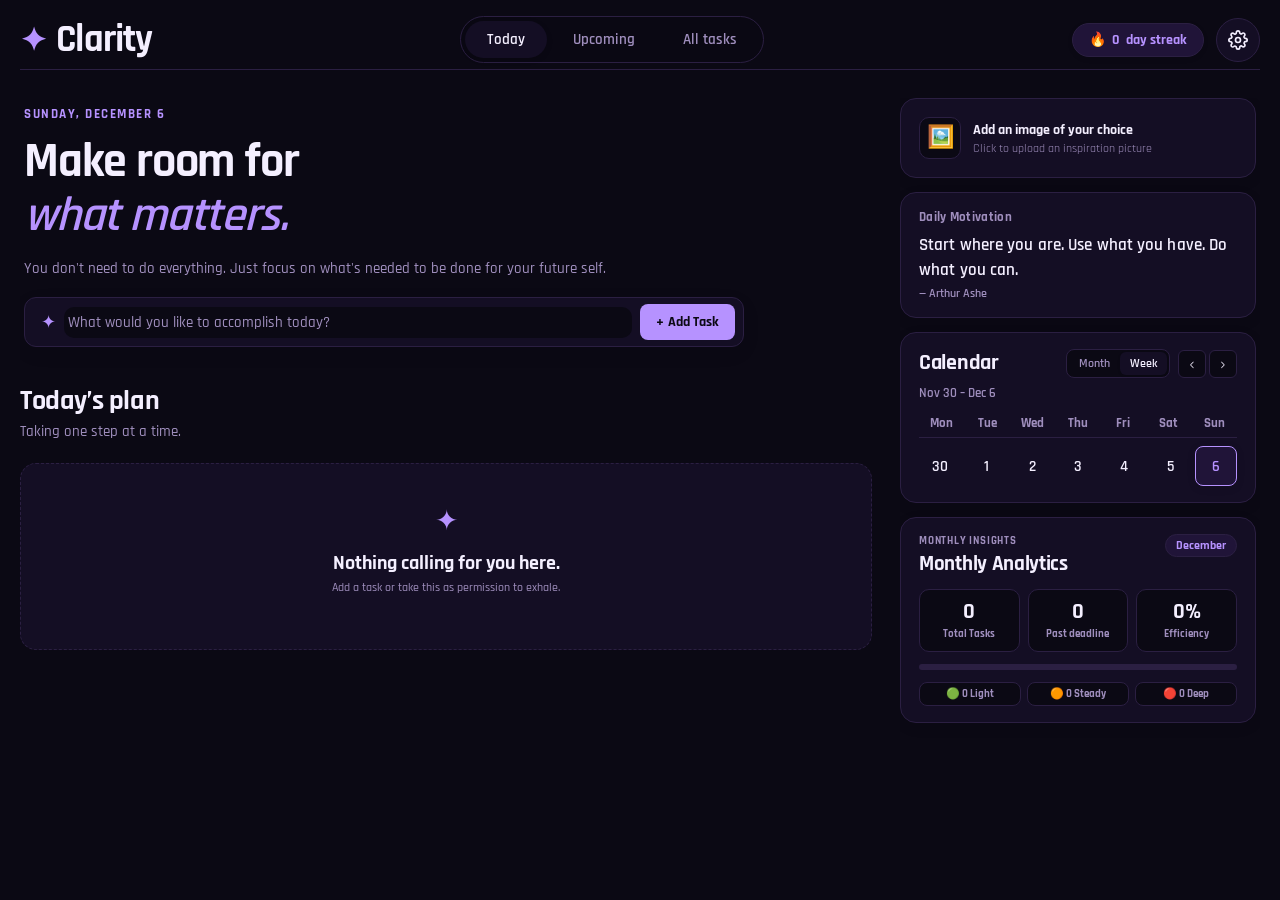
==== commit fbfcbfd6: "feat: notification UI, updated themes & fonts, custom date/time pickers & layout fixes - Added Notif" ====
--- a/index.html
+++ b/index.html
@@ -9,7 +9,7 @@
   <link rel="preconnect" href="https://fonts.googleapis.com" />
   <link rel="preconnect" href="https://fonts.gstatic.com" crossorigin />
   <link
-    href="https://fonts.googleapis.com/css2?family=Abel&family=Caveat:wght@600;700&family=Zeyada&family=Plus+Jakarta+Sans:wght@400;500;600;700;800&family=Space+Grotesk:wght@500;600;700&family=Syne:wght@600;700;800&family=Newsreader:ital,wght@0,500;0,600;1,400;1,600&display=swap"
+    href="https://fonts.googleapis.com/css2?family=Abel&family=Caveat:wght@600;700&family=Quicksand:wght@500;600;700&family=Rajdhani:wght@500;600;700&family=Plus+Jakarta+Sans:wght@400;500;600;700;800&family=Space+Grotesk:wght@500;600;700&family=Syne:wght@600;700;800&family=Newsreader:ital,wght@0,500;0,600;1,400;1,600&display=swap"
     rel="stylesheet" />
   <link rel="stylesheet" href="styles.css" />
 </head>
@@ -59,9 +59,6 @@
                   aria-label="Add task title" required />
                 <button type="submit" class="hero-quick-btn"><span>+</span> Add Task</button>
               </form>
-              <button class="hero-modal-btn" id="heroOpenModal" type="button" title="Add task with date & reminder">
-                <span>🗓</span> Add with deadline
-              </button>
             </div>
           </div>
         </section>
@@ -86,7 +83,6 @@
             <div class="empty-illustration">✦</div>
             <h3>Nothing calling for you here.</h3>
             <p>Add a task or take this as permission to exhale.</p>
-            <button class="soft-button" id="emptyAdd">+ Add your first task</button>
           </div>
         </section>
       </div>
@@ -161,8 +157,8 @@
               <span class="stat-label">Total Tasks</span>
             </div>
             <div class="analytics-stat-box">
-              <span class="stat-number" id="analyticsCompletedTasks">0</span>
-              <span class="stat-label">Completed</span>
+              <span class="stat-number" id="analyticsPastDeadline">0</span>
+              <span class="stat-label">Past deadline</span>
             </div>
             <div class="analytics-stat-box">
               <span class="stat-number" id="analyticsEfficiency">0%</span>
@@ -235,13 +231,13 @@
               <span></span>
               <div class="theme-choice-text"><b>Rose Pink</b><small>Blush & quartz</small></div>
             </button>
-            <button class="theme-choice sage" data-theme="sage" type="button">
-              <span></span>
-              <div class="theme-choice-text"><b>Sage Mint</b><small>Fresh mint & pine</small></div>
-            </button>
-            <button class="theme-choice linen" data-theme="linen" type="button">
-              <span></span>
-              <div class="theme-choice-text"><b>Cream Linen</b><small>Oat cream & espresso</small></div>
+            <button class="theme-choice moss" data-theme="moss" type="button">
+              <span></span>
+              <div class="theme-choice-text"><b>Moss Green</b><small>Dark olive & leafy lime</small></div>
+            </button>
+            <button class="theme-choice mocha" data-theme="mocha" type="button">
+              <span></span>
+              <div class="theme-choice-text"><b>Mocha Brown</b><small>Deep caramel & grayish brown</small></div>
             </button>
           </div>
         </div>
@@ -260,18 +256,40 @@
             <button class="font-choice font-preview-caveat" data-font="caveat" type="button">
               <b>Caveat</b><small>Expressive handwritten font</small>
             </button>
-            <button class="font-choice font-preview-zeyada" data-font="zeyada" type="button">
-              <b>Zeyada</b><small>Elegant cursive handwriting</small>
+            <button class="font-choice font-preview-rajdhani" data-font="rajdhani" type="button">
+              <b>Rajdhani</b><small>Sleek technical sans</small>
             </button>
             <button class="font-choice font-preview-abel" data-font="abel" type="button">
               <b>Abel</b><small>Modern minimalist sans</small>
             </button>
+            <button class="font-choice font-preview-quicksand" data-font="quicksand" type="button">
+              <b>Quicksand</b><small>Soft geometric rounded sans</small>
+            </button>
             <button class="font-choice font-preview-creative" data-font="creative" type="button">
               <b>Space Grotesk & Syne</b><small>Modern creative sans</small>
             </button>
             <button class="font-choice font-preview-classic" data-font="classic" type="button">
               <b>Newsreader & Jakarta</b><small>Literary publishing serif</small>
             </button>
+          </div>
+        </div>
+      </details>
+
+      <div class="settings-divider"></div>
+
+      <!-- 4. Collapsible Reminders & Notifications Accordion Toggle -->
+      <details class="settings-accordion" open>
+        <summary class="accordion-summary">
+          <span class="summary-title">🔔 Reminders & Notifications</span>
+          <span class="summary-icon">▾</span>
+        </summary>
+        <div class="accordion-content">
+          <div class="notification-settings-box">
+            <p class="notification-desc">Receive desktop alerts 1 hour & 10 minutes before deadline times, plus gentle automatic reminders for today's tasks.</p>
+            <div class="notification-action-row">
+              <button class="test-notification-btn" id="webTestNotification" type="button">🔔 Send Test Notification</button>
+              <span class="notification-status-text" id="webNotificationStatus" role="status"></span>
+            </div>
           </div>
         </div>
       </details>
@@ -287,19 +305,13 @@
     <form id="taskForm">
       <div class="dialog-header">
         <div>
-          <p class="eyebrow">A small promise</p>
           <h2 id="dialogTitle">Add a task</h2>
         </div><button class="icon-button close-button" type="button" id="closeTaskModal" aria-label="Close">×</button>
       </div>
       <label class="field-label" for="taskTitle">What would you like to remember?</label>
       <input id="taskTitle" name="title" autocomplete="off" placeholder="e.g. Send the project draft" required
         maxlength="120" />
-      <div class="form-grid">
-        <div><label class="field-label" for="taskDate">When is it due?</label><input id="taskDate" name="date"
-            type="date" /></div>
-        <div><label class="field-label" for="taskTime">At what time?</label><input id="taskTime" name="time"
-            type="time" /></div>
-      </div>
+      
       <div class="form-grid">
         <div><label class="field-label" for="taskPriority">Energy it needs</label><select id="taskPriority"
             name="priority">
@@ -314,6 +326,126 @@
             <option value="monthly">Every month</option>
           </select></div>
       </div>
+
+      <div class="deadline-toggle-wrapper">
+        <button type="button" class="deadline-toggle-btn" id="modalDeadlineToggle">🗓 + Add deadline date & time</button>
+      </div>
+
+      <div id="modalDeadlineFields" class="modal-deadline-fields hidden">
+        <div class="form-grid">
+          <div>
+            <label class="field-label" for="datePickerBtn">WHEN IS IT DUE?</label>
+            <div class="custom-date-picker-wrapper">
+              <button class="custom-date-display" id="datePickerBtn" type="button">
+                <span id="selectedDateText">Select date</span>
+                <span class="calendar-icon">🗓</span>
+              </button>
+              <input type="hidden" id="taskDate" name="date" />
+              
+              <!-- Custom Theme Mini Calendar Popover -->
+              <div class="mini-calendar-popover hidden" id="miniCalendarPopover">
+                <div class="mini-cal-header">
+                  <button class="mini-cal-nav" id="miniCalPrev" type="button">‹</button>
+                  <span class="mini-cal-month" id="miniCalMonthYear">October 2026</span>
+                  <button class="mini-cal-nav" id="miniCalNext" type="button">›</button>
+                </div>
+                <div class="mini-cal-weekdays">
+                  <span>M</span><span>T</span><span>W</span><span>T</span><span>F</span><span>S</span><span>S</span>
+                </div>
+                <div class="mini-cal-grid" id="miniCalGrid"></div>
+              </div>
+            </div>
+          </div>
+
+          <div>
+            <label class="field-label">AT WHAT TIME?</label>
+            <div class="custom-time-picker-row">
+              <select class="custom-time-select" id="taskTimeHour" aria-label="Hour">
+                <option value="12">12</option>
+                <option value="01">01</option>
+                <option value="02">02</option>
+                <option value="03">03</option>
+                <option value="04">04</option>
+                <option value="05">05</option>
+                <option value="06">06</option>
+                <option value="07">07</option>
+                <option value="08">08</option>
+                <option value="09">09</option>
+                <option value="10">10</option>
+                <option value="11">11</option>
+              </select>
+              <span class="time-colon">:</span>
+              <select class="custom-time-select" id="taskTimeMinute" aria-label="Minute">
+                <option value="00">00</option>
+                <option value="01">01</option>
+                <option value="02">02</option>
+                <option value="03">03</option>
+                <option value="04">04</option>
+                <option value="05">05</option>
+                <option value="06">06</option>
+                <option value="07">07</option>
+                <option value="08">08</option>
+                <option value="09">09</option>
+                <option value="10">10</option>
+                <option value="11">11</option>
+                <option value="12">12</option>
+                <option value="13">13</option>
+                <option value="14">14</option>
+                <option value="15">15</option>
+                <option value="16">16</option>
+                <option value="17">17</option>
+                <option value="18">18</option>
+                <option value="19">19</option>
+                <option value="20">20</option>
+                <option value="21">21</option>
+                <option value="22">22</option>
+                <option value="23">23</option>
+                <option value="24">24</option>
+                <option value="25">25</option>
+                <option value="26">26</option>
+                <option value="27">27</option>
+                <option value="28">28</option>
+                <option value="29">29</option>
+                <option value="30">30</option>
+                <option value="31">31</option>
+                <option value="32">32</option>
+                <option value="33">33</option>
+                <option value="34">34</option>
+                <option value="35">35</option>
+                <option value="36">36</option>
+                <option value="37">37</option>
+                <option value="38">38</option>
+                <option value="39">39</option>
+                <option value="40">40</option>
+                <option value="41">41</option>
+                <option value="42">42</option>
+                <option value="43">43</option>
+                <option value="44">44</option>
+                <option value="45">45</option>
+                <option value="46">46</option>
+                <option value="47">47</option>
+                <option value="48">48</option>
+                <option value="49">49</option>
+                <option value="50">50</option>
+                <option value="51">51</option>
+                <option value="52">52</option>
+                <option value="53">53</option>
+                <option value="54">54</option>
+                <option value="55">55</option>
+                <option value="56">56</option>
+                <option value="57">57</option>
+                <option value="58">58</option>
+                <option value="59">59</option>
+              </select>
+              <select class="custom-time-select period-select" id="taskTimeAmpm" aria-label="AM or PM">
+                <option value="AM">AM</option>
+                <option value="PM">PM</option>
+              </select>
+              <input type="hidden" id="taskTime" name="time" />
+            </div>
+          </div>
+        </div>
+      </div>
       <label class="focus-choice"><input id="taskFocus" name="focus" type="checkbox" /><span
           class="custom-check">✓</span><span>Make this my focus</span></label>
       <div class="dialog-footer"><button class="text-button" type="button" id="cancelTask">Cancel</button><button
@@ -329,6 +461,7 @@
           <h3 class="task-title"></h3>
           <span class="focus-pill hidden">Focus</span>
           <span class="priority-pill"></span>
+          <span class="status-tag hidden"></span>
         </div>
         <p class="task-meta"></p>
       </div>
@@ -339,6 +472,8 @@
     </article>
   </template>
 
+  <div class="clarity-toast-container" id="toastContainer" role="region" aria-live="polite" aria-label="Notifications"></div>
+
   <script src="app.js"></script>
 </body>
 
--- a/styles.css
+++ b/styles.css
@@ -84,8 +84,8 @@
   color: var(--muted);
   background: transparent;
   border-radius: 999px;
-  padding: 8px 20px;
-  font-size: 14px;
+  padding: 9px 22px;
+  font-size: 15px;
   font-weight: 600;
   transition: all .18s ease;
 }
@@ -113,9 +113,9 @@
 }
 
 .settings-btn {
-  font-size: 22px;
-  width: 42px;
-  height: 42px;
+  font-size: 24px;
+  width: 44px;
+  height: 44px;
   border-radius: 50%;
   border: 1.5px solid var(--border);
   background: var(--card);
@@ -178,7 +178,7 @@
   align-items: center;
   justify-content: space-between;
   gap: 12px;
-  margin-bottom: 4px;
+  margin-bottom: 14px;
 }
 
 .eyebrow {
@@ -341,14 +341,14 @@
 .section-heading h2 {
   margin: 0;
   font-family: var(--font-serif);
-  font-size: 26px;
+  font-size: 28px;
   letter-spacing: -.4px;
 }
 
 .section-heading p {
   color: var(--muted);
   margin: 3px 0 0;
-  font-size: 14px;
+  font-size: 15px;
   font-weight: 500;
 }
 
@@ -557,6 +557,50 @@
   border: 1px solid rgba(231, 76, 60, 0.35);
 }
 
+.status-tag {
+  font-size: 11px;
+  font-weight: 700;
+  padding: 3px 10px;
+  border-radius: 99px;
+  text-transform: uppercase;
+  letter-spacing: .5px;
+  white-space: nowrap;
+  flex-shrink: 0;
+  display: inline-flex;
+  align-items: center;
+  gap: 4px;
+}
+
+.status-tag.tag-completed {
+  background: rgba(46, 204, 113, 0.18);
+  color: #27ae60;
+  border: 1px solid rgba(46, 204, 113, 0.4);
+}
+
+.status-tag.tag-pending {
+  background: rgba(231, 76, 60, 0.18);
+  color: #e74c3c;
+  border: 1px solid rgba(231, 76, 60, 0.4);
+}
+
+body.theme-midnight .status-tag.tag-completed,
+body.theme-emerald .status-tag.tag-completed,
+body.theme-cherry .status-tag.tag-completed,
+body.theme-ocean .status-tag.tag-completed {
+  background: rgba(46, 204, 113, 0.25);
+  color: #2ecc71;
+  border-color: rgba(46, 204, 113, 0.5);
+}
+
+body.theme-midnight .status-tag.tag-pending,
+body.theme-emerald .status-tag.tag-pending,
+body.theme-cherry .status-tag.tag-pending,
+body.theme-ocean .status-tag.tag-pending {
+  background: rgba(231, 76, 60, 0.25);
+  color: #ff6b6b;
+  border-color: rgba(231, 76, 60, 0.5);
+}
+
 .task-actions {
   display: flex;
   gap: 4px;
@@ -603,14 +647,21 @@
   --font-display: 'Plus Jakarta Sans', sans-serif;
 }
 
-body.font-zeyada {
-  --font-serif: 'Zeyada', cursive, serif;
-  --font-display: 'Plus Jakarta Sans', sans-serif;
+body.font-rajdhani {
+  --font-serif: 'Rajdhani', sans-serif;
+  --font-display: 'Rajdhani', sans-serif;
+  --font-body: 'Rajdhani', sans-serif;
 }
 
 body.font-abel {
   --font-serif: 'Abel', sans-serif;
   --font-display: 'Plus Jakarta Sans', sans-serif;
+}
+
+body.font-quicksand {
+  --font-serif: 'Quicksand', sans-serif;
+  --font-display: 'Quicksand', sans-serif;
+  --font-body: 'Quicksand', sans-serif;
 }
 
 body.font-creative {
@@ -772,8 +823,8 @@
   background: var(--sage);
   color: var(--sage-dark);
   border-radius: 999px;
-  padding: 5px 14px;
-  font-size: 13px;
+  padding: 7px 16px;
+  font-size: 14px;
   font-weight: 800;
   border: 1.5px solid var(--border);
   box-shadow: 0 2px 6px rgba(0, 0, 0, 0.05);
@@ -895,7 +946,7 @@
   grid-template-columns: repeat(7, 1fr);
   text-align: center;
   color: var(--muted);
-  font-size: 12px;
+  font-size: 13px;
   font-weight: 700;
   margin-bottom: 8px;
   border-bottom: 1px solid var(--border);
@@ -912,11 +963,11 @@
 .calendar-day {
   border: 0;
   border-radius: 8px;
-  height: 34px;
+  height: 36px;
   width: 100%;
   display: grid;
   place-items: center;
-  font-size: 13px;
+  font-size: 14px;
   font-weight: 600;
   color: var(--ink);
   background: transparent;
@@ -974,8 +1025,8 @@
 }
 
 .calendar-day.week-view-day {
-  height: 38px;
-  font-size: 14px;
+  height: 40px;
+  font-size: 15px;
   font-weight: 600;
 }
 
@@ -1117,12 +1168,12 @@
 
 .soft-button {
   border: 0;
-  padding: 8px 16px;
+  padding: 10px 20px;
   background: var(--sage);
   color: var(--sage-dark);
   border-radius: 99px;
   font-weight: 700;
-  font-size: 12px;
+  font-size: 13px;
   transition: background .15s;
 }
 
@@ -1139,6 +1190,39 @@
   border-radius: 20px;
   background: var(--card);
   box-shadow: 0 24px 80px rgba(0, 0, 0, 0.35);
+}
+
+.deadline-toggle-wrapper {
+  margin: 14px 0 6px;
+}
+
+.deadline-toggle-btn {
+  background: var(--paper);
+  border: 1.5px dashed var(--border);
+  color: var(--sage-dark);
+  font-weight: 700;
+  font-size: 13px;
+  padding: 8px 16px;
+  border-radius: 10px;
+  cursor: pointer;
+  display: inline-flex;
+  align-items: center;
+  gap: 6px;
+  transition: all 0.18s ease;
+}
+
+.deadline-toggle-btn:hover {
+  background: var(--sage);
+  border-color: var(--sage-dark);
+}
+
+.modal-deadline-fields {
+  margin-top: 10px;
+  padding: 12px 14px 6px;
+  border: 1.5px solid var(--border);
+  border-radius: 12px;
+  background: var(--paper);
+  transition: all 0.2s ease;
 }
 
 .task-dialog::backdrop,
@@ -1228,6 +1312,187 @@
   display: grid;
   grid-template-columns: 1fr 1fr;
   gap: 12px;
+}
+
+/* Custom Date & Time Picker Component Styling */
+.custom-date-picker-wrapper {
+  position: relative;
+  width: 100%;
+}
+
+.custom-date-display {
+  width: 100%;
+  background: var(--paper);
+  border: 1.5px solid var(--border);
+  color: var(--ink);
+  padding: 10px 12px;
+  border-radius: 10px;
+  font-family: var(--font-body);
+  font-size: 14px;
+  font-weight: 600;
+  display: flex;
+  align-items: center;
+  justify-content: space-between;
+  cursor: pointer;
+  transition: all 0.18s ease;
+}
+
+.custom-date-display:hover,
+.custom-date-display:focus {
+  border-color: var(--sage-dark);
+  box-shadow: 0 0 0 3px var(--sage);
+}
+
+.mini-calendar-popover {
+  position: absolute;
+  top: calc(100% + 6px);
+  left: 0;
+  width: 270px;
+  background: var(--card);
+  border: 1.5px solid var(--border);
+  border-radius: 14px;
+  padding: 12px;
+  box-shadow: 0 12px 32px rgba(0, 0, 0, 0.16);
+  z-index: 1000;
+  animation: popoverFadeIn 0.2s cubic-bezier(0.16, 1, 0.3, 1) forwards;
+}
+
+@keyframes popoverFadeIn {
+  0% { opacity: 0; transform: translateY(-6px); }
+  100% { opacity: 1; transform: translateY(0); }
+}
+
+.mini-cal-header {
+  display: flex;
+  align-items: center;
+  justify-content: space-between;
+  margin-bottom: 8px;
+}
+
+.mini-cal-month {
+  font-family: var(--font-serif);
+  font-weight: 800;
+  font-size: 15px;
+  color: var(--ink);
+}
+
+.mini-cal-nav {
+  background: var(--paper);
+  border: 1px solid var(--border);
+  color: var(--ink);
+  width: 26px;
+  height: 26px;
+  border-radius: 6px;
+  display: flex;
+  align-items: center;
+  justify-content: center;
+  font-weight: 800;
+  font-size: 14px;
+  cursor: pointer;
+  transition: all 0.15s ease;
+}
+
+.mini-cal-nav:hover {
+  background: var(--sage);
+  border-color: var(--sage-dark);
+  color: var(--sage-dark);
+}
+
+.mini-cal-weekdays {
+  display: grid;
+  grid-template-columns: repeat(7, 1fr);
+  text-align: center;
+  font-size: 11px;
+  font-weight: 800;
+  color: var(--muted);
+  margin-bottom: 4px;
+}
+
+.mini-cal-grid {
+  display: grid;
+  grid-template-columns: repeat(7, 1fr);
+  gap: 2px;
+}
+
+.mini-cal-day {
+  aspect-ratio: 1;
+  background: transparent;
+  border: 0;
+  border-radius: 6px;
+  font-size: 12px;
+  font-weight: 600;
+  color: var(--ink);
+  cursor: pointer;
+  display: flex;
+  align-items: center;
+  justify-content: center;
+  transition: all 0.15s ease;
+}
+
+.mini-cal-day:hover {
+  background: var(--paper);
+  color: var(--sage-dark);
+  font-weight: 700;
+}
+
+.mini-cal-day.muted {
+  color: var(--muted);
+  opacity: 0.35;
+}
+
+.mini-cal-day.selected {
+  background: var(--sage-dark);
+  color: var(--paper);
+  font-weight: 800;
+}
+
+.mini-cal-day.today {
+  border: 1.5px solid var(--sage-dark);
+}
+
+/* Custom Time Picker Row Styling */
+.custom-time-picker-row {
+  display: flex;
+  align-items: center;
+  gap: 4px;
+}
+
+.custom-time-select {
+  flex: 1;
+  background: var(--paper);
+  border: 1.5px solid var(--border);
+  color: var(--ink);
+  padding: 10px 4px;
+  border-radius: 10px;
+  font-family: var(--font-body);
+  font-size: 13px;
+  font-weight: 700;
+  cursor: pointer;
+  outline: none;
+  transition: border-color .15s, box-shadow .15s;
+  text-align: center;
+  appearance: none;
+  -webkit-appearance: none;
+}
+
+.custom-time-select:hover,
+.custom-time-select:focus {
+  border-color: var(--sage-dark);
+  box-shadow: 0 0 0 3px var(--sage);
+}
+
+.custom-time-select.period-select {
+  flex: 1.2;
+  background: var(--sage);
+  color: var(--sage-dark);
+  font-weight: 800;
+}
+
+.time-colon {
+  font-weight: 800;
+  font-size: 15px;
+  color: var(--muted);
+  margin: 0 1px;
 }
 
 .focus-choice {
@@ -1296,11 +1561,11 @@
   color-scheme: dark;
   --paper: #14070a;
   --ink: #ffebef;
-  --muted: #d4959f;
-  --border: #441820;
-  --sage: #2a0e13;
-  --sage-dark: #f87171;
-  --card: #1d0a0e;
+  --muted: #c27a84;
+  --border: #450d17;
+  --sage: #380b13;
+  --sage-dark: #b8232c;
+  --card: #22090f;
 }
 
 body.theme-ocean {
@@ -1336,26 +1601,26 @@
   --card: #ffffff;
 }
 
-body.theme-sage {
+body.theme-moss {
   color-scheme: light;
-  --paper: #f3f8f5;
-  --ink: #12291d;
-  --muted: #597a6a;
-  --border: #cbe3d4;
-  --sage: #e2f2e7;
-  --sage-dark: #10b981;
+  --paper: #f1f5e1;
+  --ink: #424a34;
+  --muted: #87953c;
+  --border: #d4df90;
+  --sage: #d4df90;
+  --sage-dark: #87953c;
   --card: #ffffff;
 }
 
-body.theme-linen {
+body.theme-mocha {
   color-scheme: light;
-  --paper: #f4efdf;
-  --ink: #2b261f;
-  --muted: #787060;
-  --border: #dcd4be;
-  --sage: #e9e2cb;
-  --sage-dark: #5c4827;
-  --card: #faf6ea;
+  --paper: #f4ece6;
+  --ink: #553d39;
+  --muted: #a58077;
+  --border: #cab8b1;
+  --sage: #cab8b1;
+  --sage-dark: #a58077;
+  --card: #ffffff;
 }
 
 body[class*="theme-"] .view-tabs,
@@ -1459,6 +1724,49 @@
   padding: 14px 16px 16px;
   border-top: 1px solid var(--border);
   background: var(--card);
+}
+
+.notification-settings-box {
+  display: flex;
+  flex-direction: column;
+  gap: 12px;
+}
+
+.notification-desc {
+  margin: 0;
+  font-size: 13px;
+  color: var(--muted);
+  line-height: 1.45;
+}
+
+.notification-action-row {
+  display: flex;
+  align-items: center;
+  gap: 12px;
+  flex-wrap: wrap;
+}
+
+.test-notification-btn {
+  background: var(--sage);
+  border: 1px solid var(--border);
+  color: var(--sage-dark);
+  font-weight: 700;
+  font-size: 13px;
+  padding: 8px 16px;
+  border-radius: 8px;
+  transition: all 0.18s ease;
+  cursor: pointer;
+}
+
+.test-notification-btn:hover {
+  background: var(--sage-dark);
+  color: var(--paper);
+}
+
+.notification-status-text {
+  font-size: 12px;
+  font-weight: 600;
+  color: var(--sage-dark);
 }
 
 /* Settings Dialog Theme Previews & Accordion Content */
@@ -1552,7 +1860,7 @@
 }
 
 .theme-choice.cherry span {
-  background: linear-gradient(135deg, #14070a, #f87171);
+  background: linear-gradient(135deg, #14070a, #b8232c);
 }
 
 .theme-choice.ocean span {
@@ -1568,12 +1876,12 @@
   background: linear-gradient(135deg, #fcf4f7, #ec4899);
 }
 
-.theme-choice.sage span {
-  background: linear-gradient(135deg, #f3f8f5, #10b981);
-}
-
-.theme-choice.linen span {
-  background: linear-gradient(135deg, #f4efdf, #5c4827);
+.theme-choice.moss span {
+  background: linear-gradient(135deg, #f1f5e1, #87953c);
+}
+
+.theme-choice.mocha span {
+  background: linear-gradient(135deg, #f4ece6, #a58077);
 }
 
 .settings-divider {
@@ -1629,14 +1937,19 @@
   font-size: 19px;
 }
 
-.font-choice.font-preview-zeyada b {
-  font-family: 'Zeyada', cursive, serif;
-  font-size: 19px;
+.font-choice.font-preview-rajdhani b {
+  font-family: 'Rajdhani', sans-serif;
+  font-size: 17px;
 }
 
 .font-choice.font-preview-abel b {
   font-family: 'Abel', sans-serif;
   font-size: 17px;
+}
+
+.font-choice.font-preview-quicksand b {
+  font-family: 'Quicksand', sans-serif;
+  font-size: 16px;
 }
 
 .font-choice.font-preview-creative b {
@@ -1790,4 +2103,119 @@
     grid-template-columns: 1fr;
     gap: 0;
   }
+}
+
+/* Custom In-App Toast Notifications */
+.clarity-toast-container {
+  position: fixed;
+  bottom: 24px;
+  right: 24px;
+  display: flex;
+  flex-direction: column-reverse;
+  gap: 10px;
+  z-index: 10000;
+  pointer-events: none;
+  max-width: 380px;
+  width: calc(100vw - 48px);
+}
+
+.clarity-toast {
+  pointer-events: auto;
+  background: var(--paper);
+  color: var(--ink);
+  font-family: var(--font-body);
+  border: 2px solid var(--sage-dark);
+  border-radius: 16px;
+  padding: 14px 18px;
+  box-shadow: 0 12px 36px rgba(0, 0, 0, 0.22);
+  display: flex;
+  flex-direction: column;
+  position: relative;
+  overflow: hidden;
+  animation: toastSlideIn 0.35s cubic-bezier(0.16, 1, 0.3, 1) forwards;
+  transition: all 0.25s ease;
+}
+
+.clarity-toast.toast-hiding {
+  opacity: 0;
+  transform: translateX(30px) scale(0.95);
+}
+
+@keyframes toastSlideIn {
+  0% {
+    opacity: 0;
+    transform: translateY(24px) scale(0.94);
+  }
+  100% {
+    opacity: 1;
+    transform: translateY(0) scale(1);
+  }
+}
+
+.toast-top-row {
+  display: flex;
+  align-items: center;
+  justify-content: space-between;
+  margin-bottom: 6px;
+}
+
+.toast-brand-tag {
+  font-size: 11px;
+  font-weight: 800;
+  color: var(--sage-dark);
+  text-transform: uppercase;
+  letter-spacing: 0.6px;
+  font-family: var(--font-body);
+}
+
+.toast-time-tag {
+  font-size: 11px;
+  font-weight: 700;
+  color: var(--muted);
+  margin-left: auto;
+  margin-right: 8px;
+  font-family: var(--font-body);
+}
+
+.toast-close-btn {
+  background: transparent;
+  border: 0;
+  color: var(--muted);
+  font-size: 18px;
+  line-height: 1;
+  padding: 0 4px;
+  cursor: pointer;
+  border-radius: 4px;
+  transition: color 0.15s ease;
+}
+
+.toast-close-btn:hover {
+  color: var(--ink);
+}
+
+.toast-content-body {
+  display: flex;
+  flex-direction: column;
+  gap: 3px;
+  margin-bottom: 4px;
+}
+
+.toast-task-title {
+  font-family: var(--font-serif);
+  font-size: 20px;
+  font-weight: 800;
+  color: var(--ink);
+  line-height: 1.25;
+}
+
+.toast-status-msg {
+  font-family: var(--font-body);
+  font-size: 15px;
+  font-weight: 600;
+  color: var(--muted);
+}
+
+.toast-status-msg.status-urgent {
+  color: #e74c3c;
+  font-weight: 700;
 }
